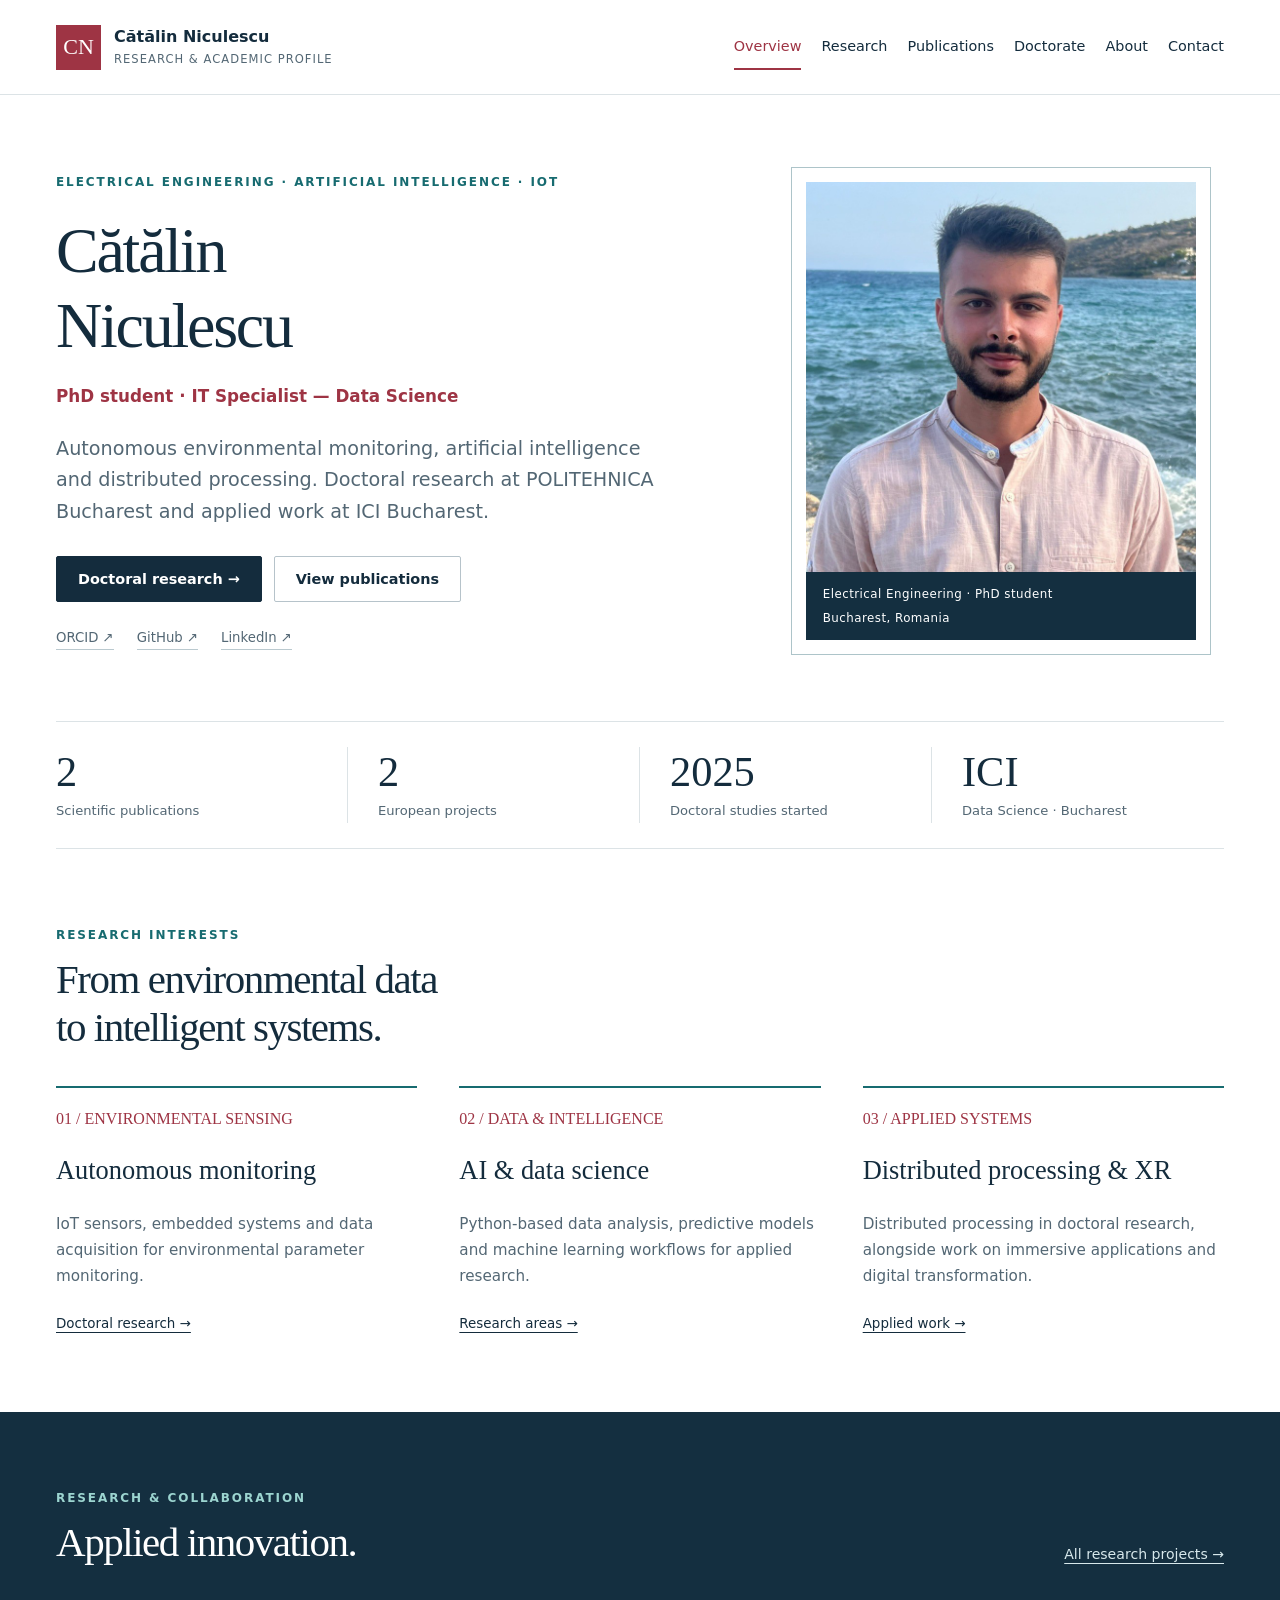
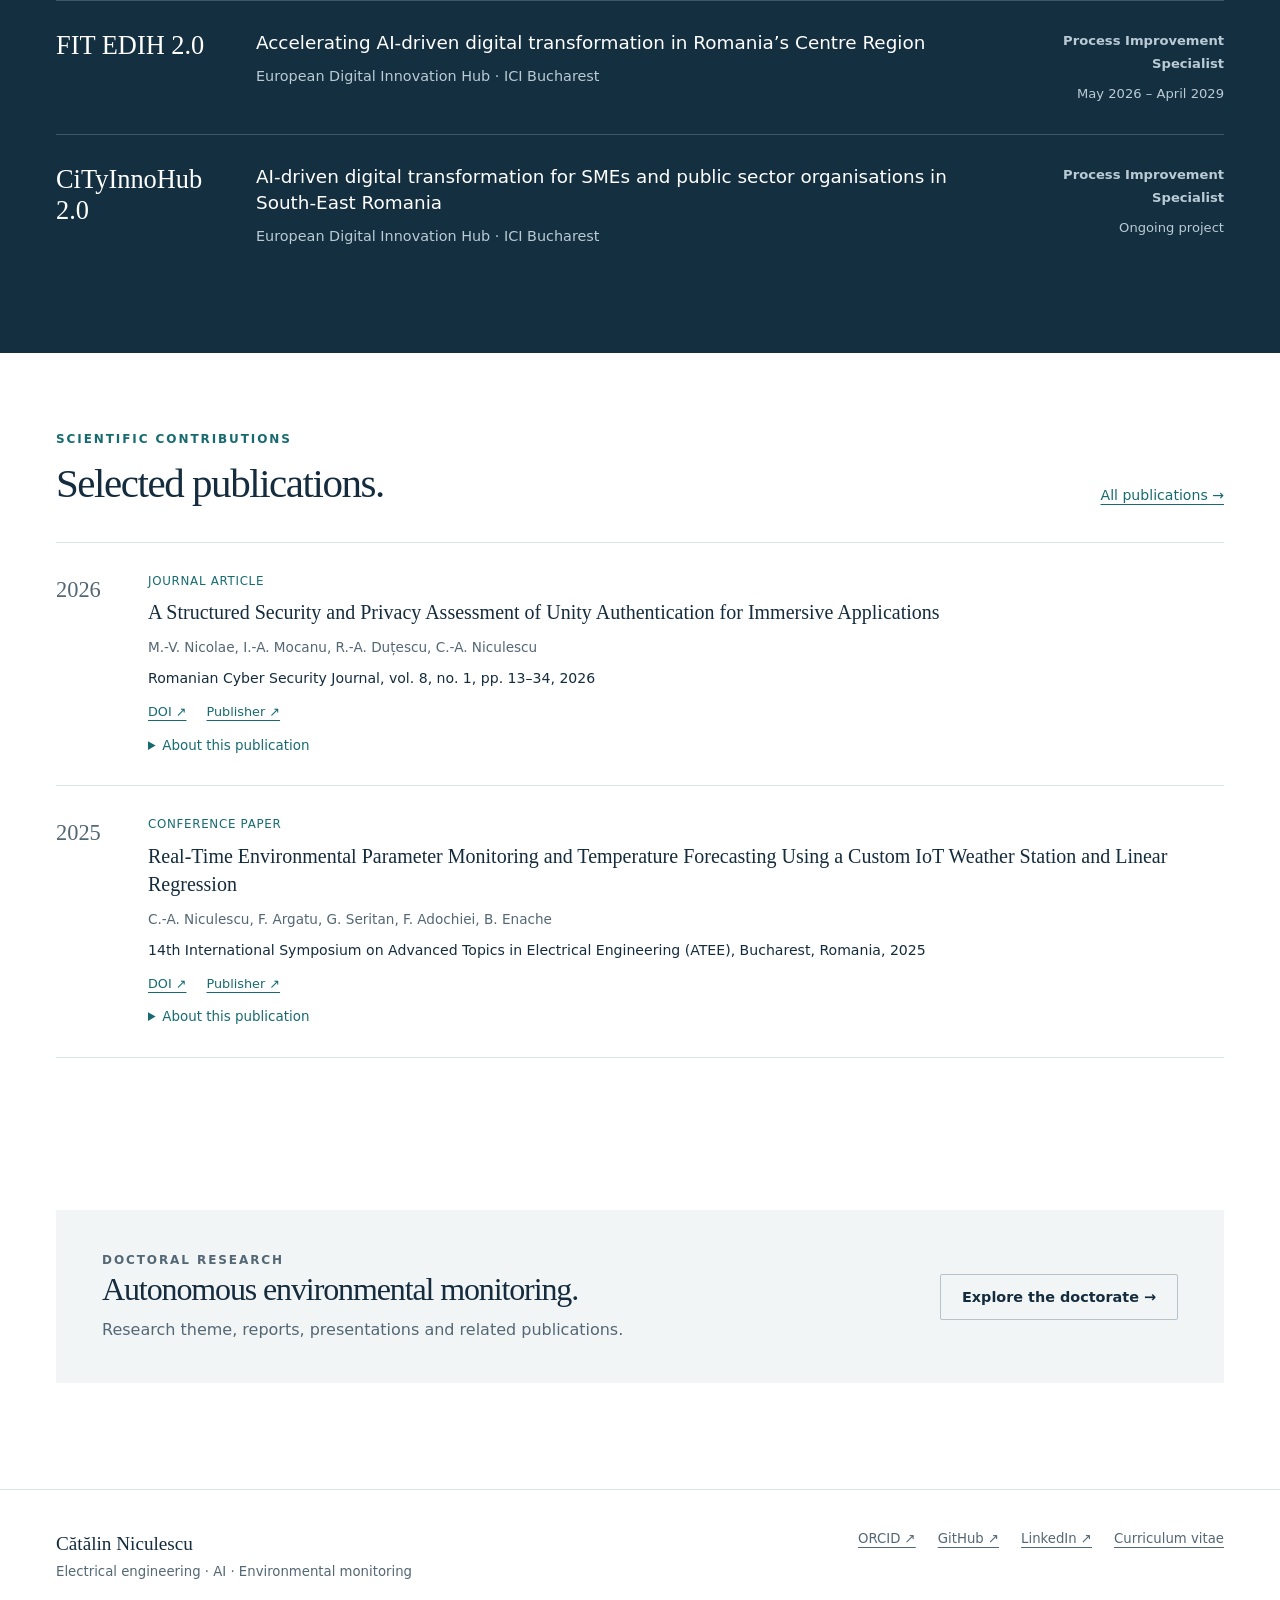
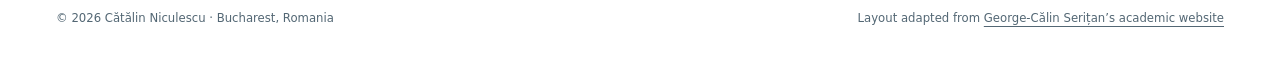
==== docs/index.html @ 5c2055f7 "Add academic website" ====
<!doctype html>
<html lang="en-GB"><head><meta charset="utf-8"><meta name="viewport" content="width=device-width, initial-scale=1"><meta name="description" content="Overview: Cătălin Niculescu, PhD student in Electrical Engineering and IT Specialist in Data Science at ICI Bucharest."><title>Overview | Cătălin Niculescu</title><link rel="icon" href="assets/favicon.svg" type="image/svg+xml"><link rel="stylesheet" href="styles.css"><script src="app.js" defer></script></head>
<body><a class="skip" href="#main">Skip to content</a>
<header class="header"><div class="wrap header-inner"><a class="brand" href="index.html"><span class="monogram">CN</span><span class="brand-name">Cătălin Niculescu<small>Research &amp; academic profile</small></span></a><button class="menu-toggle" aria-expanded="false" aria-controls="navigation" type="button">Menu</button><nav id="navigation" class="nav" aria-label="Main navigation"><a href="index.html" aria-current="page">Overview</a><a href="research.html">Research</a><a href="publications.html">Publications</a><a href="doctorate.html">Doctorate</a><a href="about.html">About</a><a href="contact.html">Contact</a></nav></div></header>
<main id="main"><div class="wrap"><section class="hero"><div><p class="eyebrow">Electrical engineering · Artificial intelligence · IoT</p><h1>Cătălin<br>Niculescu</h1><p class="position">PhD student · IT Specialist — Data Science</p><p class="lead">Autonomous environmental monitoring, artificial intelligence and distributed processing. Doctoral research at POLITEHNICA Bucharest and applied work at ICI Bucharest.</p><div class="buttons"><a class="button" href="doctorate.html">Doctoral research →</a><a class="button secondary" href="publications.html">View publications</a></div><div class="profile-links"><a href="https://orcid.org/0009-0007-1769-9398" rel="me">ORCID ↗</a><a href="https://github.com/Cata2509" rel="me">GitHub ↗</a><a href="https://www.linkedin.com/in/catalin-niculescu-092246294/" rel="me">LinkedIn ↗</a></div></div><div class="hero-portrait"><figure><img src="assets/portrait.jpg" width="800" height="800" fetchpriority="high" alt="Portrait of Cătălin Niculescu"><figcaption class="portrait-caption"><span>Electrical Engineering · PhD student</span><span>Bucharest, Romania</span></figcaption></figure></div></section><div class="metrics"><div class="metric"><strong>2</strong><span>Scientific publications</span></div><div class="metric"><strong>2</strong><span>European projects</span></div><div class="metric"><strong>2025</strong><span>Doctoral studies started</span></div><div class="metric"><strong>ICI</strong><span>Data Science · Bucharest</span></div></div></div>
<section class="section wrap"><div class="section-head"><div><p class="eyebrow">Research interests</p><h2>From environmental data<br>to intelligent systems.</h2></div></div><div class="themes"><article class="theme"><span class="num">01 / ENVIRONMENTAL SENSING</span><h3>Autonomous monitoring</h3><p>IoT sensors, embedded systems and data acquisition for environmental parameter monitoring.</p><a href="doctorate.html">Doctoral research →</a></article><article class="theme"><span class="num">02 / DATA &amp; INTELLIGENCE</span><h3>AI &amp; data science</h3><p>Python-based data analysis, predictive models and machine learning workflows for applied research.</p><a href="research.html">Research areas →</a></article><article class="theme"><span class="num">03 / APPLIED SYSTEMS</span><h3>Distributed processing &amp; XR</h3><p>Distributed processing in doctoral research, alongside work on immersive applications and digital transformation.</p><a href="research.html#applied-work">Applied work →</a></article></div></section>
<section class="section dark-section"><div class="wrap"><div class="section-head"><div><p class="eyebrow">Research &amp; collaboration</p><h2>Applied innovation.</h2></div><a class="text-link" href="research.html#projects">All research projects →</a></div><article class="project-feature"><a class="name" href="project-fit-20.html">FIT EDIH 2.0</a><div><h3>Accelerating AI-driven digital transformation in Romania’s Centre Region</h3><p>European Digital Innovation Hub · ICI Bucharest</p></div><div class="role"><strong>Process Improvement Specialist</strong><small>May 2026 – April 2029</small></div></article><article class="project-feature"><a class="name" href="project-cityinnohub-20.html">CiTyInnoHub 2.0</a><div><h3>AI-driven digital transformation for SMEs and public sector organisations in South-East Romania</h3><p>European Digital Innovation Hub · ICI Bucharest</p></div><div class="role"><strong>Process Improvement Specialist</strong><small>Ongoing project</small></div></article></div></section>
<section class="section wrap"><div class="section-head"><div><p class="eyebrow">Scientific contributions</p><h2>Selected publications.</h2></div><a class="text-link" href="publications.html">All publications →</a></div><div class="pub-list"><article class="pub-row" data-search="A Structured Security and Privacy Assessment of Unity Authentication for Immersive Applications M.-V. Nicolae, I.-A. Mocanu, R.-A. Duțescu, C.-A. Niculescu 2026 Journal article Romanian Cyber Security Journal, vol. 8, no. 1, pp. 13–34, 2026" data-year="2026" data-type="Journal article"><div class="pub-year">2026</div><div><div class="pub-meta">Journal article</div><h3><a href="https://doi.org/10.54851/v8i1y202602">A Structured Security and Privacy Assessment of Unity Authentication for Immersive Applications</a></h3><p class="pub-authors">M.-V. Nicolae, I.-A. Mocanu, R.-A. Duțescu, C.-A. Niculescu</p><p class="pub-venue">Romanian Cyber Security Journal, vol. 8, no. 1, pp. 13–34, 2026</p><div class="pub-actions"><a href="https://doi.org/10.54851/v8i1y202602">DOI ↗</a><a href="https://rocys.ici.ro/current-issue/a-structured-security-and-privacy-assessment-of-unity-authentication-for-immersive-applications/">Publisher ↗</a></div><details class="pub-detail"><summary>About this publication</summary><div class="pub-detail-body"><p>A structured assessment of security and privacy in Unity Authentication for immersive applications, combining documentation analysis, prototype implementation and network traffic observation.</p><p>DOI: <a href="https://doi.org/10.54851/v8i1y202602">10.54851/v8i1y202602</a></p></div></details></div></article><article class="pub-row" data-search="Real-Time Environmental Parameter Monitoring and Temperature Forecasting Using a Custom IoT Weather Station and Linear Regression C.-A. Niculescu, F. Argatu, G. Seritan, F. Adochiei, B. Enache 2025 Conference paper 14th International Symposium on Advanced Topics in Electrical Engineering (ATEE), Bucharest, Romania, 2025" data-year="2025" data-type="Conference paper"><div class="pub-year">2025</div><div><div class="pub-meta">Conference paper</div><h3><a href="https://doi.org/10.1109/ATEE66006.2025.11299969">Real-Time Environmental Parameter Monitoring and Temperature Forecasting Using a Custom IoT Weather Station and Linear Regression</a></h3><p class="pub-authors">C.-A. Niculescu, F. Argatu, G. Seritan, F. Adochiei, B. Enache</p><p class="pub-venue">14th International Symposium on Advanced Topics in Electrical Engineering (ATEE), Bucharest, Romania, 2025</p><div class="pub-actions"><a href="https://doi.org/10.1109/ATEE66006.2025.11299969">DOI ↗</a><a href="https://ieeexplore.ieee.org/document/11299969">Publisher ↗</a></div><details class="pub-detail"><summary>About this publication</summary><div class="pub-detail-body"><p>An IoT weather station for environmental sensing and temperature forecasting, with a Flask web platform, an SQLite database and a linear regression model.</p><p>DOI: <a href="https://doi.org/10.1109/ATEE66006.2025.11299969">10.1109/ATEE66006.2025.11299969</a></p></div></details></div></article></div></section>
<section class="wrap section"><div class="callout"><div><p class="eyebrow">Doctoral research</p><h2>Autonomous environmental monitoring.</h2><p>Research theme, reports, presentations and related publications.</p></div><a class="button secondary" href="doctorate.html">Explore the doctorate →</a></div></section></main>
<footer class="footer"><div class="wrap"><div class="footer-top"><div><strong>Cătălin Niculescu</strong><br>Electrical engineering · AI · Environmental monitoring</div><nav aria-label="Academic profiles"><a href="https://orcid.org/0009-0007-1769-9398" rel="me">ORCID ↗</a><a href="https://github.com/Cata2509" rel="me">GitHub ↗</a><a href="https://www.linkedin.com/in/catalin-niculescu-092246294/" rel="me">LinkedIn ↗</a><a href="cv.html">Curriculum vitae</a></nav></div><div class="footer-bottom"><span>© 2026 Cătălin Niculescu · Bucharest, Romania</span><span>Layout adapted from <a href="https://serigc.github.io/academic-website/index.html">George-Călin Serițan’s academic website</a></span></div></div></footer></body></html>
---- docs/styles.css ----
:root{--ink:#142c3d;--muted:#536774;--paper:#fff;--subtle:#f2f5f6;--line:#dce3e6;--accent:#9e3444;--teal:#176b70;--dark:#142f40;--serif:Georgia,'Times New Roman',serif;--sans:Inter,system-ui,-apple-system,BlinkMacSystemFont,'Segoe UI',sans-serif}*{box-sizing:border-box}html{scroll-behavior:smooth;scroll-padding-top:100px}body{margin:0;font:16px/1.7 var(--sans);color:var(--ink);background:var(--paper)}a{color:inherit;text-underline-offset:4px}a:hover{color:var(--accent)}img{max-width:100%;display:block}button,input,select{font:inherit}button,a,input,select,summary{touch-action:manipulation}button{cursor:pointer}button:focus-visible,a:focus-visible,input:focus-visible,select:focus-visible,summary:focus-visible{outline:3px solid #ce8f33;outline-offset:5px}h1,h2,h3,h4,p{margin-top:0}h1,h2,h3{line-height:1.17}h1,h2{font-family:var(--serif);font-weight:400;letter-spacing:-.035em}h1{font-size:clamp(2.6rem,5vw,4.7rem)}h2{font-size:clamp(2rem,3.2vw,3.1rem)}h3{font-size:1.25rem;line-height:1.4}p{margin-bottom:1.2rem}small{font-size:.82rem}.wrap{width:min(1216px,calc(100% - 112px));margin-inline:auto}.skip{position:fixed;left:10px;top:-100px;background:white;z-index:100;padding:10px}.skip:focus{top:10px}.review-strip{background:var(--dark);color:#dce8ed;font-size:.78rem;letter-spacing:.04em;display:flex;justify-content:center;gap:16px;padding:6px 20px}.review-strip a{color:#fff}.header{background:rgba(255,255,255,.98);border-bottom:1px solid var(--line);position:sticky;top:0;z-index:10}.header-inner{display:flex;align-items:center;justify-content:space-between;min-height:94px;gap:22px}.brand{display:flex;align-items:center;gap:13px;text-decoration:none;font-weight:600;line-height:1.3}.monogram{display:grid;place-items:center;width:45px;height:45px;background:var(--accent);color:#fff;font:22px var(--serif)}.brand small{display:block;font-weight:400;font-size:.72rem;letter-spacing:.09em;color:var(--muted);margin-top:4px;text-transform:uppercase}.nav{display:flex;align-items:center;gap:28px}.nav a{font-size:.9rem;text-decoration:none;padding:10px 0;border-bottom:2px solid transparent}.nav a[aria-current=page]{color:var(--accent);border-color:var(--accent)}.menu-toggle{display:none;border:1px solid var(--line);background:white;padding:6px 13px;border-radius:3px;color:var(--ink)}.eyebrow{font-size:.75rem;letter-spacing:.16em;text-transform:uppercase;font-weight:650;color:var(--teal);margin-bottom:22px}.hero{display:grid;grid-template-columns:1fr .67fr;gap:88px;align-items:center;padding:72px 0 66px}.hero h1{margin:0 0 18px}.hero .position{font-size:1.05rem;font-weight:600;color:var(--accent);margin-bottom:22px}.hero .lead{font-size:1.2rem;max-width:620px;line-height:1.65;color:var(--muted)}.hero-portrait{padding:14px;border:1px solid #adc4c9;background:var(--paper)}.hero-portrait figure{position:relative;margin:0;background:var(--subtle)}.hero-portrait img{width:100%;height:auto;object-fit:contain;object-position:center}.portrait-caption{display:flex;flex-wrap:wrap;gap:4px 12px;justify-content:space-between;padding:12px 17px;background:var(--dark);color:#fff;font-size:.74rem;letter-spacing:.04em}.buttons{display:flex;gap:12px;flex-wrap:wrap;margin-top:28px}.button{display:inline-flex;align-items:center;justify-content:center;gap:9px;min-height:46px;padding:10px 21px;border:1px solid var(--ink);text-decoration:none;font-size:.9rem;font-weight:550;background:var(--ink);color:#fff;border-radius:2px;line-height:1.4}.button:hover{background:var(--accent);border-color:var(--accent);color:#fff}.button.secondary{background:transparent;color:var(--ink);border-color:#b6c3ca}.button.secondary:hover{border-color:var(--accent);color:var(--accent)}.profile-links{display:flex;flex-wrap:wrap;gap:23px;margin-top:25px;font-size:.83rem}.profile-links a{color:var(--muted);text-decoration:none;border-bottom:1px solid #bac9cf}.metrics{border-top:1px solid var(--line);border-bottom:1px solid var(--line);display:grid;grid-template-columns:repeat(4,1fr);padding:25px 0}.metric{padding:0 30px;border-right:1px solid var(--line)}.metric:first-child{padding-left:0}.metric:last-child{border:0}.metric strong{font:2.65rem var(--serif);display:block}.metric span{font-size:.82rem;color:var(--muted)}.metric-note{font-size:.72rem;color:var(--muted);padding-top:12px}.section{padding:76px 0}.section-head{display:flex;align-items:end;justify-content:space-between;gap:32px;margin-bottom:34px}.section-head h2{margin-bottom:0}.section-head .eyebrow{margin-bottom:10px}.text-link{color:var(--teal);font-size:.88rem;white-space:nowrap}.themes{display:grid;grid-template-columns:repeat(3,1fr);gap:42px}.theme{border-top:2px solid var(--teal);padding-top:22px}.theme .num{font:1rem var(--serif);color:var(--accent);margin-bottom:26px;display:block}.theme h3{font:1.65rem/1.22 var(--serif)}.theme p{color:var(--muted);font-size:.95rem}.theme a{font-size:.84rem}.dark-section{background:var(--dark);color:white}.dark-section .eyebrow{color:#9cd5d0}.dark-section .text-link{color:#d7e8eb}.project-feature{display:grid;grid-template-columns:160px 1fr 220px;gap:40px;border-top:1px solid #3e5665;padding:29px 0;align-items:start}.project-feature .name{font:1.65rem var(--serif);color:white;text-decoration:none}.project-feature h3{font-weight:500;font-size:1.15rem;margin-bottom:8px}.project-feature p{color:#b9cbd5;font-size:.9rem;margin:0}.project-feature .role{text-align:right;font-size:.82rem;color:#b9cbd5}.role strong{display:block;color:inherit;font-weight:600}.role small{display:block;margin-top:8px}.pub-list{border-top:1px solid var(--line)}.pub-row{display:grid;grid-template-columns:67px 1fr;gap:25px;padding:28px 0;border-bottom:1px solid var(--line)}.pub-year{font-family:var(--serif);font-size:1.4rem;color:var(--muted)}.pub-row h3{font:1.25rem/1.4 var(--serif);margin:7px 0 10px;letter-spacing:0}.pub-row h3 a{text-decoration:none}.pub-meta{font-size:.74rem;color:var(--teal);text-transform:uppercase;letter-spacing:.06em}.pub-authors{font-size:.85rem;color:var(--muted);margin-bottom:8px}.pub-venue{font-size:.88rem;margin-bottom:10px}.pub-actions{display:flex;flex-wrap:wrap;gap:20px;font-size:.8rem}.pub-actions a{color:var(--teal)}.pub-detail{margin-top:12px}.pub-detail summary{font-size:.84rem;color:var(--teal);cursor:pointer;width:fit-content}.pub-detail-body{margin-top:15px;background:var(--subtle);padding:20px;font-size:.9rem}.pub-detail-body p:last-child{margin-bottom:0}.pub-detail-body dl{margin:0 0 12px}.pub-detail-body dt{font-weight:600;float:left;margin-right:7px}.pub-detail-body dd{margin-left:0;overflow-wrap:anywhere}.callout{background:var(--subtle);padding:40px 46px;display:flex;align-items:center;justify-content:space-between;gap:40px}.callout h2{font-size:2rem;margin-bottom:8px}.callout p{margin:0;color:var(--muted)}.footer{border-top:1px solid var(--line);margin-top:30px;padding:38px 0 28px;font-size:.83rem;color:var(--muted)}.footer-top{display:flex;justify-content:space-between;gap:35px}.footer strong{font-family:var(--serif);font-size:1.2rem;color:var(--ink);font-weight:400}.footer nav{display:flex;flex-wrap:wrap;gap:22px}.footer-bottom{font-size:.73rem;margin-top:26px;display:flex;justify-content:space-between;gap:20px}.page-intro{padding:62px 0 44px;border-bottom:1px solid var(--line)}.page-intro h1{font-size:clamp(2.6rem,4vw,3.8rem);margin-bottom:22px}.page-intro .lead{font-size:1.12rem;color:var(--muted);max-width:800px;margin-bottom:0}.page-intro .eyebrow{margin-bottom:18px}.filters{display:flex;gap:16px;align-items:end;padding:27px 0;flex-wrap:wrap}.filters label{display:flex;flex-direction:column;gap:7px;font-size:.78rem;font-weight:600}.filters .search-field{flex:1;min-width:220px}.filters input,.filters select{padding:11px 13px;min-height:47px;border:1px solid #b8c8ce;border-radius:2px;background:#fff;color:var(--ink);font-size:.9rem}.filter-count{font-size:.82rem;color:var(--muted);display:flex;justify-content:space-between;gap:20px;padding-bottom:18px}.empty{padding:44px;background:var(--subtle);text-align:center}.project-grid{display:grid;grid-template-columns:1fr 1fr;gap:28px}.project-card{border:1px solid var(--line);padding:32px;position:relative;display:flex;flex-direction:column}.project-card.director{border-top:3px solid var(--accent)}.project-card .eyebrow{margin-bottom:15px}.project-card h2{font-size:2rem;margin-bottom:12px}.project-card h2 a{text-decoration:none}.project-card h3{font-size:1rem;font-weight:500;color:var(--muted);margin-bottom:19px}.project-card p{font-size:.92rem}.project-card .project-meta{font-size:.8rem;color:var(--muted);border-top:1px solid var(--line);padding-top:16px;margin-top:auto;display:flex;justify-content:space-between;gap:15px}.project-card .text-link{display:inline-block;margin-top:18px}.project-detail{display:grid;grid-template-columns:1fr 310px;gap:65px;align-items:start}.prose{max-width:810px}.prose h2{font-size:2rem;margin:38px 0 18px}.prose h2:first-child{margin-top:0}.prose p,.prose li{color:var(--muted)}.prose li{margin-bottom:12px}.prose ul{padding-left:22px}.fact-panel{background:var(--subtle);padding:28px;font-size:.88rem;border-top:3px solid var(--teal)}.fact-panel dt{font-size:.72rem;letter-spacing:.09em;text-transform:uppercase;font-weight:650;color:var(--teal);margin-bottom:4px}.fact-panel dd{margin:0 0 22px;overflow-wrap:anywhere}.fact-panel dd:last-child{margin-bottom:0}.breadcrumb{font-size:.83rem;color:var(--muted);padding-top:30px}.timeline-row{display:grid;grid-template-columns:220px 1fr;gap:35px;border-top:1px solid var(--line);padding:28px 0}.timeline-row .date{font-size:.88rem;color:var(--teal)}.timeline-row h3{font-size:1.2rem;margin-bottom:7px}.timeline-row .org{color:var(--accent);font-size:.92rem;margin-bottom:10px}.timeline-row p{color:var(--muted);font-size:.94rem;margin-bottom:0}.two-col{display:grid;grid-template-columns:1fr 1fr;gap:64px}.two-col h2{font-size:2.3rem}.affiliations{display:grid;grid-template-columns:1.5fr 1fr 1fr;gap:36px;margin-top:24px}.affiliations>div{min-width:0}.society-label{font-size:.85rem;font-weight:600;margin:18px 0 7px}.society-list{padding-left:20px;margin:0;font-size:.85rem;color:var(--muted)}.society-list li{margin-bottom:7px}.affiliations strong{display:block;font:1.6rem var(--serif)}.affiliations span{font-size:.86rem;color:var(--muted)}.course-list{display:grid;grid-template-columns:1fr 1fr;gap:26px}.course{background:var(--subtle);padding:30px;border-top:2px solid var(--teal)}.course h3{font:1.5rem var(--serif);margin-bottom:14px}.course p{font-size:.94rem;color:var(--muted);margin:0}.course small{display:block;color:var(--accent);margin-bottom:17px}.bar-chart{display:flex;gap:8px;align-items:end;height:145px;margin:34px 0 20px;padding-bottom:25px;border-bottom:1px solid var(--line)}.bar-wrap{height:100%;flex:1;display:flex;align-items:center;justify-content:end;flex-direction:column;position:relative}.bar{width:100%;max-width:60px;background:var(--teal);min-height:4px}.bar-count{font-size:.72rem;line-height:1.4;margin-bottom:5px;color:var(--muted)}.bar-label{font-size:.72rem;position:absolute;bottom:-23px}.tag{font-size:.72rem;background:#e8f0f1;color:#17565e;padding:3px 8px;display:inline-block;margin:3px 5px 3px 0}.contact-grid{display:grid;grid-template-columns:1fr 1fr;gap:60px}.contact-card{padding:30px 0;border-bottom:1px solid var(--line)}.contact-card h2{font:1.7rem var(--serif);margin-bottom:12px}.contact-card p{color:var(--muted)}.contact-card a{overflow-wrap:anywhere}.figure-note{font-size:.8rem;color:var(--muted)}.research-flow{display:grid;grid-template-columns:repeat(3,1fr);gap:0;border:1px solid var(--line);margin-top:24px}.research-flow div{padding:30px;border-right:1px solid var(--line);background:var(--subtle)}.research-flow div:last-child{border:0}.research-flow strong{font:1.45rem var(--serif);display:block;margin:12px 0}.research-flow span{font-size:.84rem;color:var(--muted)}[hidden]{display:none!important}.cv-page .review-strip,.cv-page .header,.cv-page .footer{display:none}.cv-page .page-intro{padding-top:48px}.cv-page .wrap{max-width:1000px}.cv-contact{font-size:.92rem;color:var(--muted)}.cv-page h1{font-size:2.8rem}.cv-page .section{padding:30px 0}.cv-page h2{font-size:1.9rem}.cv-page .timeline-row{padding:16px 0;grid-template-columns:180px 1fr}.cv-page .timeline-row p{font-size:.87rem}.top-link{font-size:.8rem}
@media(min-width:1450px){.hero{gap:115px}}
@media(max-width:1050px){.wrap{width:calc(100% - 64px)}.nav{gap:17px}.brand .brand-name{display:none}.hero{gap:40px;grid-template-columns:1.15fr .85fr}.project-feature{grid-template-columns:130px 1fr 170px;gap:25px}.project-detail{gap:35px;grid-template-columns:1fr 280px}}
@media(max-width:740px){.wrap{width:calc(100% - 40px)}.review-strip{font-size:.7rem;gap:12px}.header-inner{min-height:74px}.brand .brand-name{display:block;font-size:.85rem}.brand small{font-size:.6rem}.monogram{width:37px;height:37px;font-size:19px}.menu-toggle{display:block}.nav{display:none;position:absolute;left:0;right:0;top:100%;padding:20px;background:white;border-bottom:1px solid var(--line);box-shadow:0 6px 12px #0001;flex-wrap:wrap;gap:10px 24px}.nav.open{display:flex}.nav a{font-size:1rem}.hero{padding:40px 0;grid-template-columns:1fr;gap:35px}.hero h1{font-size:3.1rem}.hero .lead{font-size:1.06rem}.hero-portrait{max-width:390px;width:100%;margin-inline:auto}.hero .eyebrow{font-size:.68rem}.metrics{grid-template-columns:1fr 1fr;row-gap:25px}.metric,.metric:first-child{padding:0 15px}.metric:nth-child(2){border-right:0}.metric strong{font-size:2.25rem}.metric span{font-size:.75rem}.metric-note{font-size:.7rem}.section{padding:48px 0}.section-head{align-items:start;gap:16px;flex-direction:column}.themes{grid-template-columns:1fr;gap:27px}.theme .num{margin-bottom:13px}.theme h3{font-size:1.5rem}.project-feature{grid-template-columns:1fr;gap:12px;padding:25px 0}.project-feature .role{text-align:left}.role small{margin-top:3px}.project-grid,.course-list,.two-col,.contact-grid{grid-template-columns:1fr;gap:24px}.project-card{padding:24px}.project-card h2{font-size:1.8rem}.project-detail{grid-template-columns:1fr;gap:32px}.fact-panel{order:-1}.project-detail .fact-panel dl{display:grid;grid-template-columns:1fr}.pub-row{grid-template-columns:45px 1fr;gap:13px;padding:23px 0}.pub-year{font-size:1.15rem}.pub-row h3{font-size:1.12rem}.pub-authors{font-size:.82rem;overflow-wrap:anywhere}.pub-detail-body{padding:16px}.pub-actions{gap:13px}.page-intro{padding:42px 0 30px}.page-intro h1{font-size:2.6rem}.page-intro .lead{font-size:1rem}.filters{gap:12px}.filters label{flex:1;min-width:125px}.filters .search-field{min-width:100%}.filters select{max-width:100%;width:100%}.timeline-row,.cv-page .timeline-row{grid-template-columns:1fr;gap:9px;padding:23px 0}.timeline-row .date{font-size:.8rem}.callout{padding:30px;flex-direction:column;align-items:start;gap:20px}.callout .buttons{margin:0}.footer-top,.footer-bottom{flex-direction:column;gap:20px}.footer nav{gap:15px}.footer-bottom{margin-top:22px}.research-flow{grid-template-columns:1fr}.research-flow div{border-right:0;border-bottom:1px solid var(--line);padding:22px}.bar-chart{gap:5px}.bar-label{font-size:.6rem;transform:rotate(-45deg);bottom:-25px}.affiliations{grid-template-columns:1fr;gap:25px}}
@media(prefers-reduced-motion:reduce){html{scroll-behavior:auto}*{animation:none!important;transition:none!important}}
@media print{body{font-size:10pt;background:white}.header,.review-strip,.footer,.filters,.buttons,.menu-toggle,.no-print{display:none!important}.wrap{width:100%;max-width:none}.section{padding:16px 0}.page-intro{padding:20px 0}.timeline-row{break-inside:avoid}.pub-row{break-inside:avoid}.project-card{break-inside:avoid}h1{font-size:30pt}h2{font-size:22pt}a{text-decoration:none}.dark-section{background:white;color:var(--ink)}.dark-section *{color:var(--ink)!important}.cv-page .timeline-row{padding:12px 0}.cv-page .wrap{max-width:none}details:not([open]) .pub-detail-body{display:none}}

.project-card .project-title{font:2rem/1.2 var(--serif);color:var(--ink);margin:0 0 16px}.project-title a{text-decoration:none}.project-group{margin:52px 0 28px}.project-card p{overflow-wrap:anywhere}.project-meta{flex-wrap:wrap}.project-card .text-link{white-space:normal}.citation{overflow-wrap:anywhere}.hero-portrait{max-width:440px}.project-detail h1{overflow-wrap:anywhere}@media(max-width:740px){.project-card .project-title{font-size:1.7rem}}

.citation{margin:10px 0;overflow-wrap:anywhere}.project-entry{padding:22px 0;border-bottom:1px solid var(--line);overflow-wrap:anywhere}.project-entry p{margin:0}.section>h2{margin-top:45px}.hero-portrait{max-width:420px}.nav{gap:20px}@media print{.header,.footer,button{display:none!important}.section{padding:20px 0}.wrap{width:100%}.timeline-row{break-inside:avoid}}

/* Student profile additions. */
.visually-hidden{position:absolute;width:1px;height:1px;padding:0;margin:-1px;overflow:hidden;clip:rect(0,0,0,0);white-space:nowrap;border:0}.working-title{border-left:3px solid var(--accent);padding:10px 15px;background:var(--subtle);font-size:.87rem}.document-note{border-top:1px solid var(--line);padding:24px 0;color:var(--muted)}.document-list{list-style:none;padding:0}.document-list li{display:flex;justify-content:space-between;gap:24px;padding:22px 0;border-top:1px solid var(--line)}.publication-section{padding-top:10px}.filter-count a{color:var(--teal)}.nav a,.brand-name{white-space:nowrap}.callout>.button{flex-shrink:0}.prose h2[lang=ro]{font-size:clamp(1.7rem,2.6vw,2.5rem);overflow-wrap:break-word}.project-detail>div{min-width:0}.hero-portrait img{aspect-ratio:1;object-fit:cover}.project-feature .role a{color:#d7e8eb}.cv-contact a{overflow-wrap:anywhere}@media(max-width:740px){.callout>.button{align-self:flex-start}.nav a{padding:9px 0}.document-list li{display:block}.document-list span{display:block}}
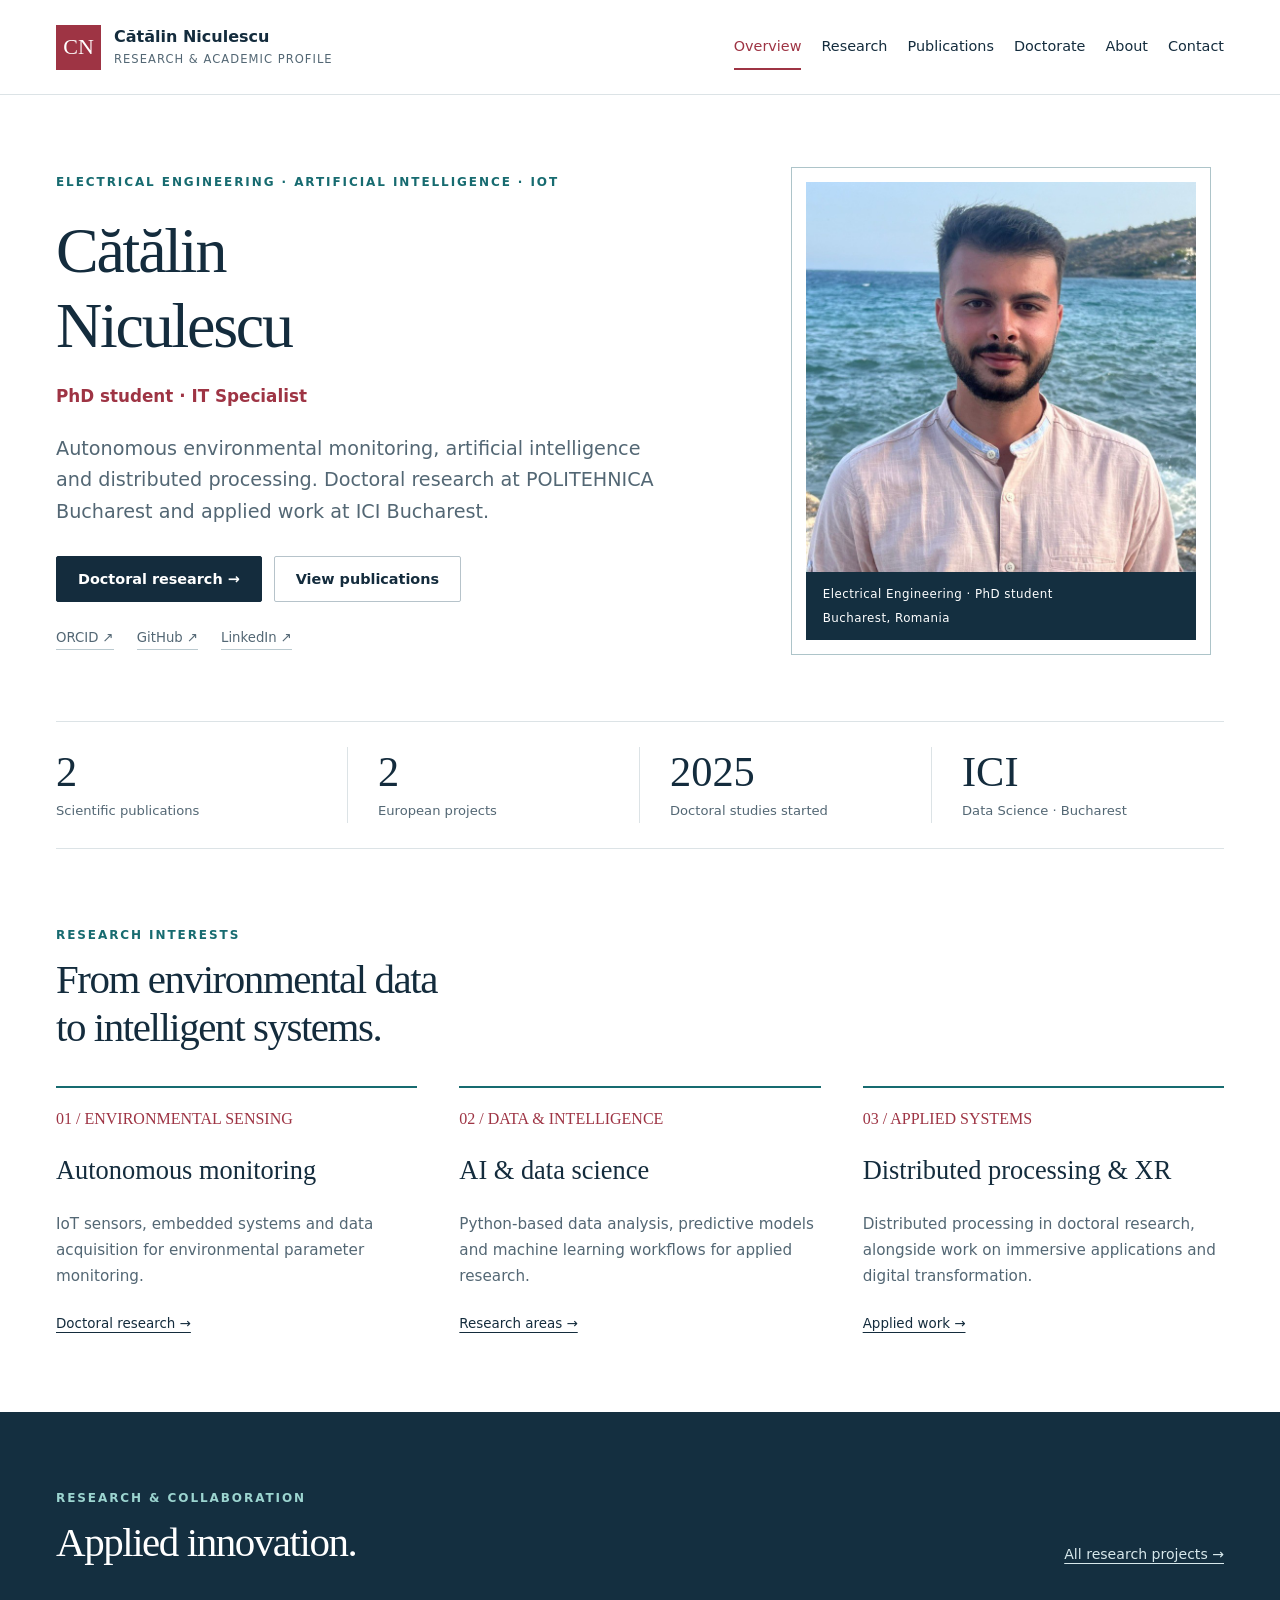
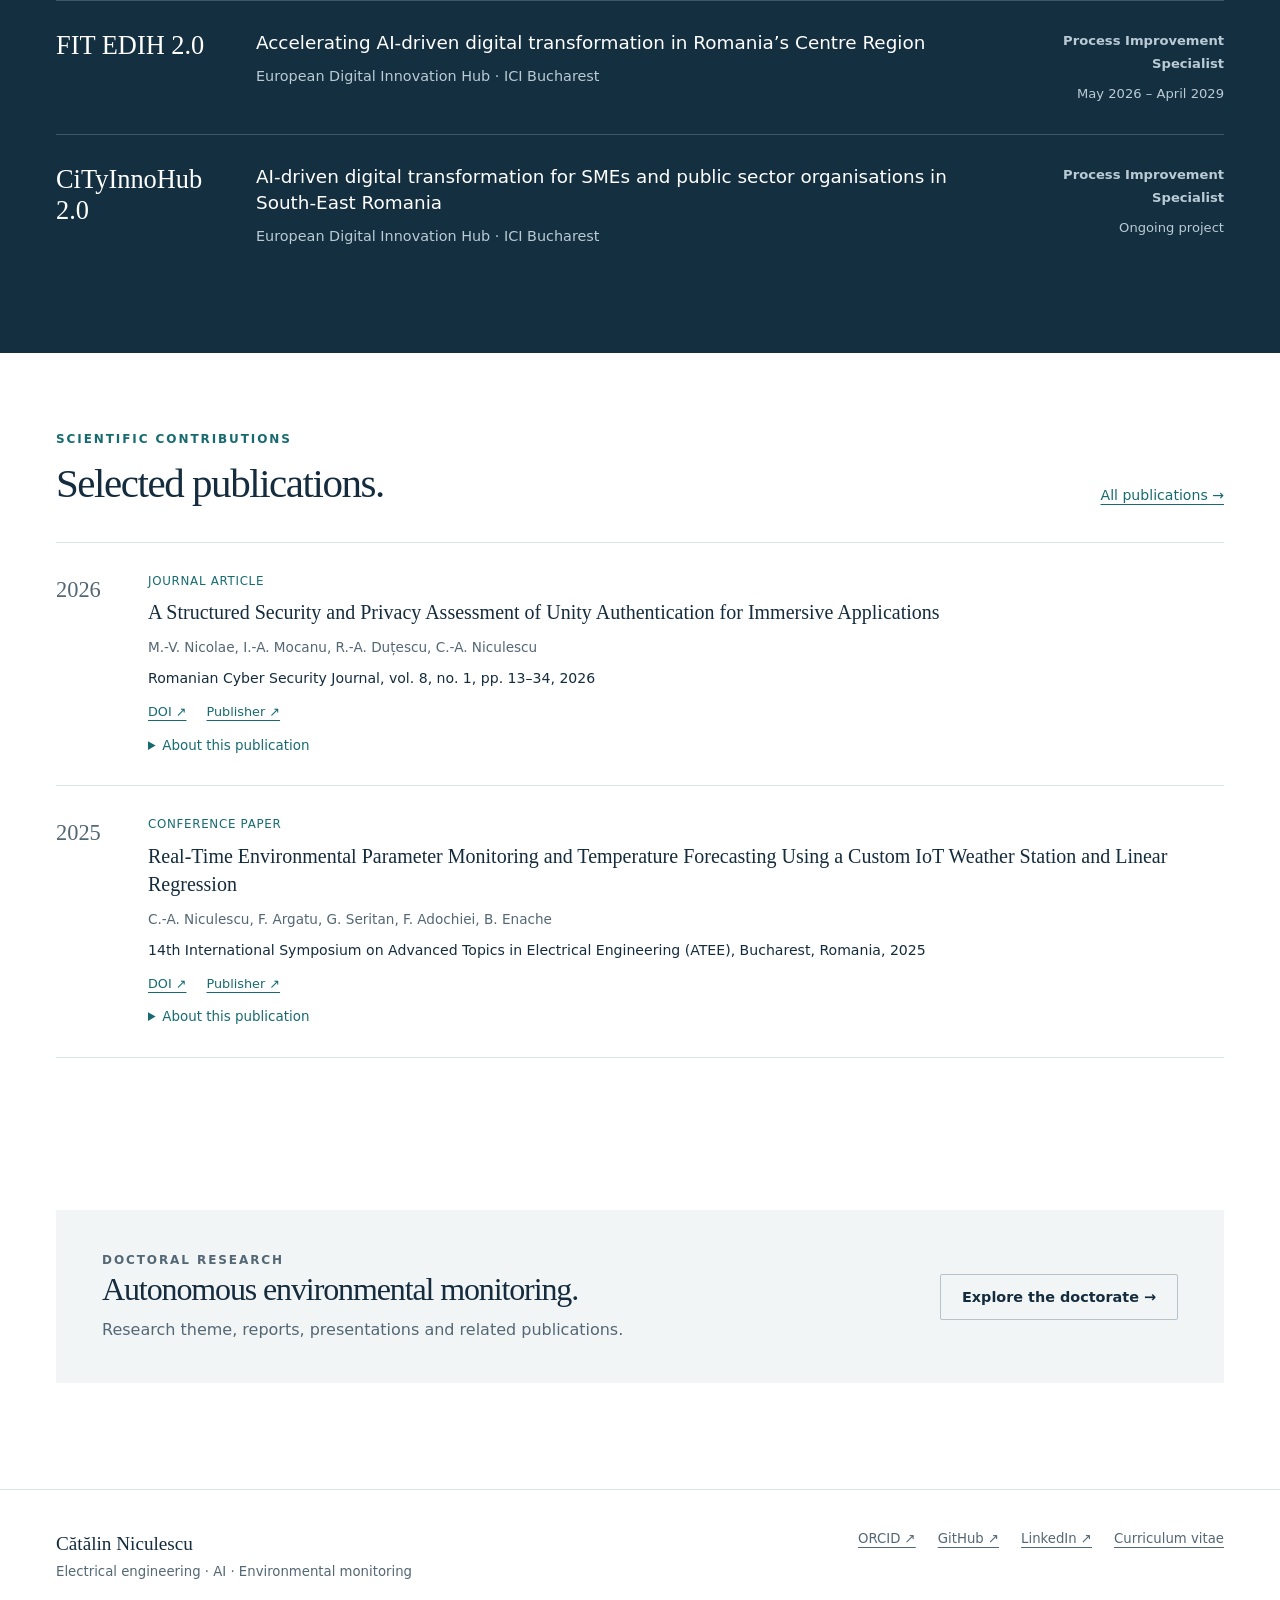
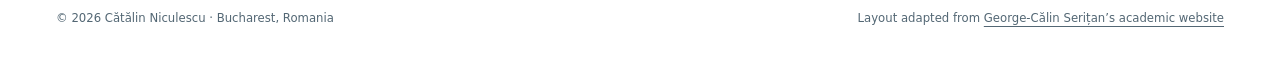
==== commit e0e6a6a6: "Update index.html" ====
--- a/docs/index.html
+++ b/docs/index.html
@@ -2,9 +2,9 @@
 <html lang="en-GB"><head><meta charset="utf-8"><meta name="viewport" content="width=device-width, initial-scale=1"><meta name="description" content="Overview: Cătălin Niculescu, PhD student in Electrical Engineering and IT Specialist in Data Science at ICI Bucharest."><title>Overview | Cătălin Niculescu</title><link rel="icon" href="assets/favicon.svg" type="image/svg+xml"><link rel="stylesheet" href="styles.css"><script src="app.js" defer></script></head>
 <body><a class="skip" href="#main">Skip to content</a>
 <header class="header"><div class="wrap header-inner"><a class="brand" href="index.html"><span class="monogram">CN</span><span class="brand-name">Cătălin Niculescu<small>Research &amp; academic profile</small></span></a><button class="menu-toggle" aria-expanded="false" aria-controls="navigation" type="button">Menu</button><nav id="navigation" class="nav" aria-label="Main navigation"><a href="index.html" aria-current="page">Overview</a><a href="research.html">Research</a><a href="publications.html">Publications</a><a href="doctorate.html">Doctorate</a><a href="about.html">About</a><a href="contact.html">Contact</a></nav></div></header>
-<main id="main"><div class="wrap"><section class="hero"><div><p class="eyebrow">Electrical engineering · Artificial intelligence · IoT</p><h1>Cătălin<br>Niculescu</h1><p class="position">PhD student · IT Specialist — Data Science</p><p class="lead">Autonomous environmental monitoring, artificial intelligence and distributed processing. Doctoral research at POLITEHNICA Bucharest and applied work at ICI Bucharest.</p><div class="buttons"><a class="button" href="doctorate.html">Doctoral research →</a><a class="button secondary" href="publications.html">View publications</a></div><div class="profile-links"><a href="https://orcid.org/0009-0007-1769-9398" rel="me">ORCID ↗</a><a href="https://github.com/Cata2509" rel="me">GitHub ↗</a><a href="https://www.linkedin.com/in/catalin-niculescu-092246294/" rel="me">LinkedIn ↗</a></div></div><div class="hero-portrait"><figure><img src="assets/portrait.jpg" width="800" height="800" fetchpriority="high" alt="Portrait of Cătălin Niculescu"><figcaption class="portrait-caption"><span>Electrical Engineering · PhD student</span><span>Bucharest, Romania</span></figcaption></figure></div></section><div class="metrics"><div class="metric"><strong>2</strong><span>Scientific publications</span></div><div class="metric"><strong>2</strong><span>European projects</span></div><div class="metric"><strong>2025</strong><span>Doctoral studies started</span></div><div class="metric"><strong>ICI</strong><span>Data Science · Bucharest</span></div></div></div>
+<main id="main"><div class="wrap"><section class="hero"><div><p class="eyebrow">Electrical engineering · Artificial intelligence · IoT</p><h1>Cătălin<br>Niculescu</h1><p class="position">PhD student · IT Specialist</p><p class="lead">Autonomous environmental monitoring, artificial intelligence and distributed processing. Doctoral research at POLITEHNICA Bucharest and applied work at ICI Bucharest.</p><div class="buttons"><a class="button" href="doctorate.html">Doctoral research →</a><a class="button secondary" href="publications.html">View publications</a></div><div class="profile-links"><a href="https://orcid.org/0009-0007-1769-9398" rel="me">ORCID ↗</a><a href="https://github.com/Cata2509" rel="me">GitHub ↗</a><a href="https://www.linkedin.com/in/catalin-niculescu-092246294/" rel="me">LinkedIn ↗</a></div></div><div class="hero-portrait"><figure><img src="assets/portrait.jpg" width="800" height="800" fetchpriority="high" alt="Portrait of Cătălin Niculescu"><figcaption class="portrait-caption"><span>Electrical Engineering · PhD student</span><span>Bucharest, Romania</span></figcaption></figure></div></section><div class="metrics"><div class="metric"><strong>2</strong><span>Scientific publications</span></div><div class="metric"><strong>2</strong><span>European projects</span></div><div class="metric"><strong>2025</strong><span>Doctoral studies started</span></div><div class="metric"><strong>ICI</strong><span>Data Science · Bucharest</span></div></div></div>
 <section class="section wrap"><div class="section-head"><div><p class="eyebrow">Research interests</p><h2>From environmental data<br>to intelligent systems.</h2></div></div><div class="themes"><article class="theme"><span class="num">01 / ENVIRONMENTAL SENSING</span><h3>Autonomous monitoring</h3><p>IoT sensors, embedded systems and data acquisition for environmental parameter monitoring.</p><a href="doctorate.html">Doctoral research →</a></article><article class="theme"><span class="num">02 / DATA &amp; INTELLIGENCE</span><h3>AI &amp; data science</h3><p>Python-based data analysis, predictive models and machine learning workflows for applied research.</p><a href="research.html">Research areas →</a></article><article class="theme"><span class="num">03 / APPLIED SYSTEMS</span><h3>Distributed processing &amp; XR</h3><p>Distributed processing in doctoral research, alongside work on immersive applications and digital transformation.</p><a href="research.html#applied-work">Applied work →</a></article></div></section>
 <section class="section dark-section"><div class="wrap"><div class="section-head"><div><p class="eyebrow">Research &amp; collaboration</p><h2>Applied innovation.</h2></div><a class="text-link" href="research.html#projects">All research projects →</a></div><article class="project-feature"><a class="name" href="project-fit-20.html">FIT EDIH 2.0</a><div><h3>Accelerating AI-driven digital transformation in Romania’s Centre Region</h3><p>European Digital Innovation Hub · ICI Bucharest</p></div><div class="role"><strong>Process Improvement Specialist</strong><small>May 2026 – April 2029</small></div></article><article class="project-feature"><a class="name" href="project-cityinnohub-20.html">CiTyInnoHub 2.0</a><div><h3>AI-driven digital transformation for SMEs and public sector organisations in South-East Romania</h3><p>European Digital Innovation Hub · ICI Bucharest</p></div><div class="role"><strong>Process Improvement Specialist</strong><small>Ongoing project</small></div></article></div></section>
 <section class="section wrap"><div class="section-head"><div><p class="eyebrow">Scientific contributions</p><h2>Selected publications.</h2></div><a class="text-link" href="publications.html">All publications →</a></div><div class="pub-list"><article class="pub-row" data-search="A Structured Security and Privacy Assessment of Unity Authentication for Immersive Applications M.-V. Nicolae, I.-A. Mocanu, R.-A. Duțescu, C.-A. Niculescu 2026 Journal article Romanian Cyber Security Journal, vol. 8, no. 1, pp. 13–34, 2026" data-year="2026" data-type="Journal article"><div class="pub-year">2026</div><div><div class="pub-meta">Journal article</div><h3><a href="https://doi.org/10.54851/v8i1y202602">A Structured Security and Privacy Assessment of Unity Authentication for Immersive Applications</a></h3><p class="pub-authors">M.-V. Nicolae, I.-A. Mocanu, R.-A. Duțescu, C.-A. Niculescu</p><p class="pub-venue">Romanian Cyber Security Journal, vol. 8, no. 1, pp. 13–34, 2026</p><div class="pub-actions"><a href="https://doi.org/10.54851/v8i1y202602">DOI ↗</a><a href="https://rocys.ici.ro/current-issue/a-structured-security-and-privacy-assessment-of-unity-authentication-for-immersive-applications/">Publisher ↗</a></div><details class="pub-detail"><summary>About this publication</summary><div class="pub-detail-body"><p>A structured assessment of security and privacy in Unity Authentication for immersive applications, combining documentation analysis, prototype implementation and network traffic observation.</p><p>DOI: <a href="https://doi.org/10.54851/v8i1y202602">10.54851/v8i1y202602</a></p></div></details></div></article><article class="pub-row" data-search="Real-Time Environmental Parameter Monitoring and Temperature Forecasting Using a Custom IoT Weather Station and Linear Regression C.-A. Niculescu, F. Argatu, G. Seritan, F. Adochiei, B. Enache 2025 Conference paper 14th International Symposium on Advanced Topics in Electrical Engineering (ATEE), Bucharest, Romania, 2025" data-year="2025" data-type="Conference paper"><div class="pub-year">2025</div><div><div class="pub-meta">Conference paper</div><h3><a href="https://doi.org/10.1109/ATEE66006.2025.11299969">Real-Time Environmental Parameter Monitoring and Temperature Forecasting Using a Custom IoT Weather Station and Linear Regression</a></h3><p class="pub-authors">C.-A. Niculescu, F. Argatu, G. Seritan, F. Adochiei, B. Enache</p><p class="pub-venue">14th International Symposium on Advanced Topics in Electrical Engineering (ATEE), Bucharest, Romania, 2025</p><div class="pub-actions"><a href="https://doi.org/10.1109/ATEE66006.2025.11299969">DOI ↗</a><a href="https://ieeexplore.ieee.org/document/11299969">Publisher ↗</a></div><details class="pub-detail"><summary>About this publication</summary><div class="pub-detail-body"><p>An IoT weather station for environmental sensing and temperature forecasting, with a Flask web platform, an SQLite database and a linear regression model.</p><p>DOI: <a href="https://doi.org/10.1109/ATEE66006.2025.11299969">10.1109/ATEE66006.2025.11299969</a></p></div></details></div></article></div></section>
 <section class="wrap section"><div class="callout"><div><p class="eyebrow">Doctoral research</p><h2>Autonomous environmental monitoring.</h2><p>Research theme, reports, presentations and related publications.</p></div><a class="button secondary" href="doctorate.html">Explore the doctorate →</a></div></section></main>
-<footer class="footer"><div class="wrap"><div class="footer-top"><div><strong>Cătălin Niculescu</strong><br>Electrical engineering · AI · Environmental monitoring</div><nav aria-label="Academic profiles"><a href="https://orcid.org/0009-0007-1769-9398" rel="me">ORCID ↗</a><a href="https://github.com/Cata2509" rel="me">GitHub ↗</a><a href="https://www.linkedin.com/in/catalin-niculescu-092246294/" rel="me">LinkedIn ↗</a><a href="cv.html">Curriculum vitae</a></nav></div><div class="footer-bottom"><span>© 2026 Cătălin Niculescu · Bucharest, Romania</span><span>Layout adapted from <a href="https://serigc.github.io/academic-website/index.html">George-Călin Serițan’s academic website</a></span></div></div></footer></body></html>+<footer class="footer"><div class="wrap"><div class="footer-top"><div><strong>Cătălin Niculescu</strong><br>Electrical engineering · AI · Environmental monitoring</div><nav aria-label="Academic profiles"><a href="https://orcid.org/0009-0007-1769-9398" rel="me">ORCID ↗</a><a href="https://github.com/Cata2509" rel="me">GitHub ↗</a><a href="https://www.linkedin.com/in/catalin-niculescu-092246294/" rel="me">LinkedIn ↗</a><a href="cv.html">Curriculum vitae</a></nav></div><div class="footer-bottom"><span>© 2026 Cătălin Niculescu · Bucharest, Romania</span><span>Layout adapted from <a href="https://serigc.github.io/academic-website/index.html">George-Călin Serițan’s academic website</a></span></div></div></footer></body></html>
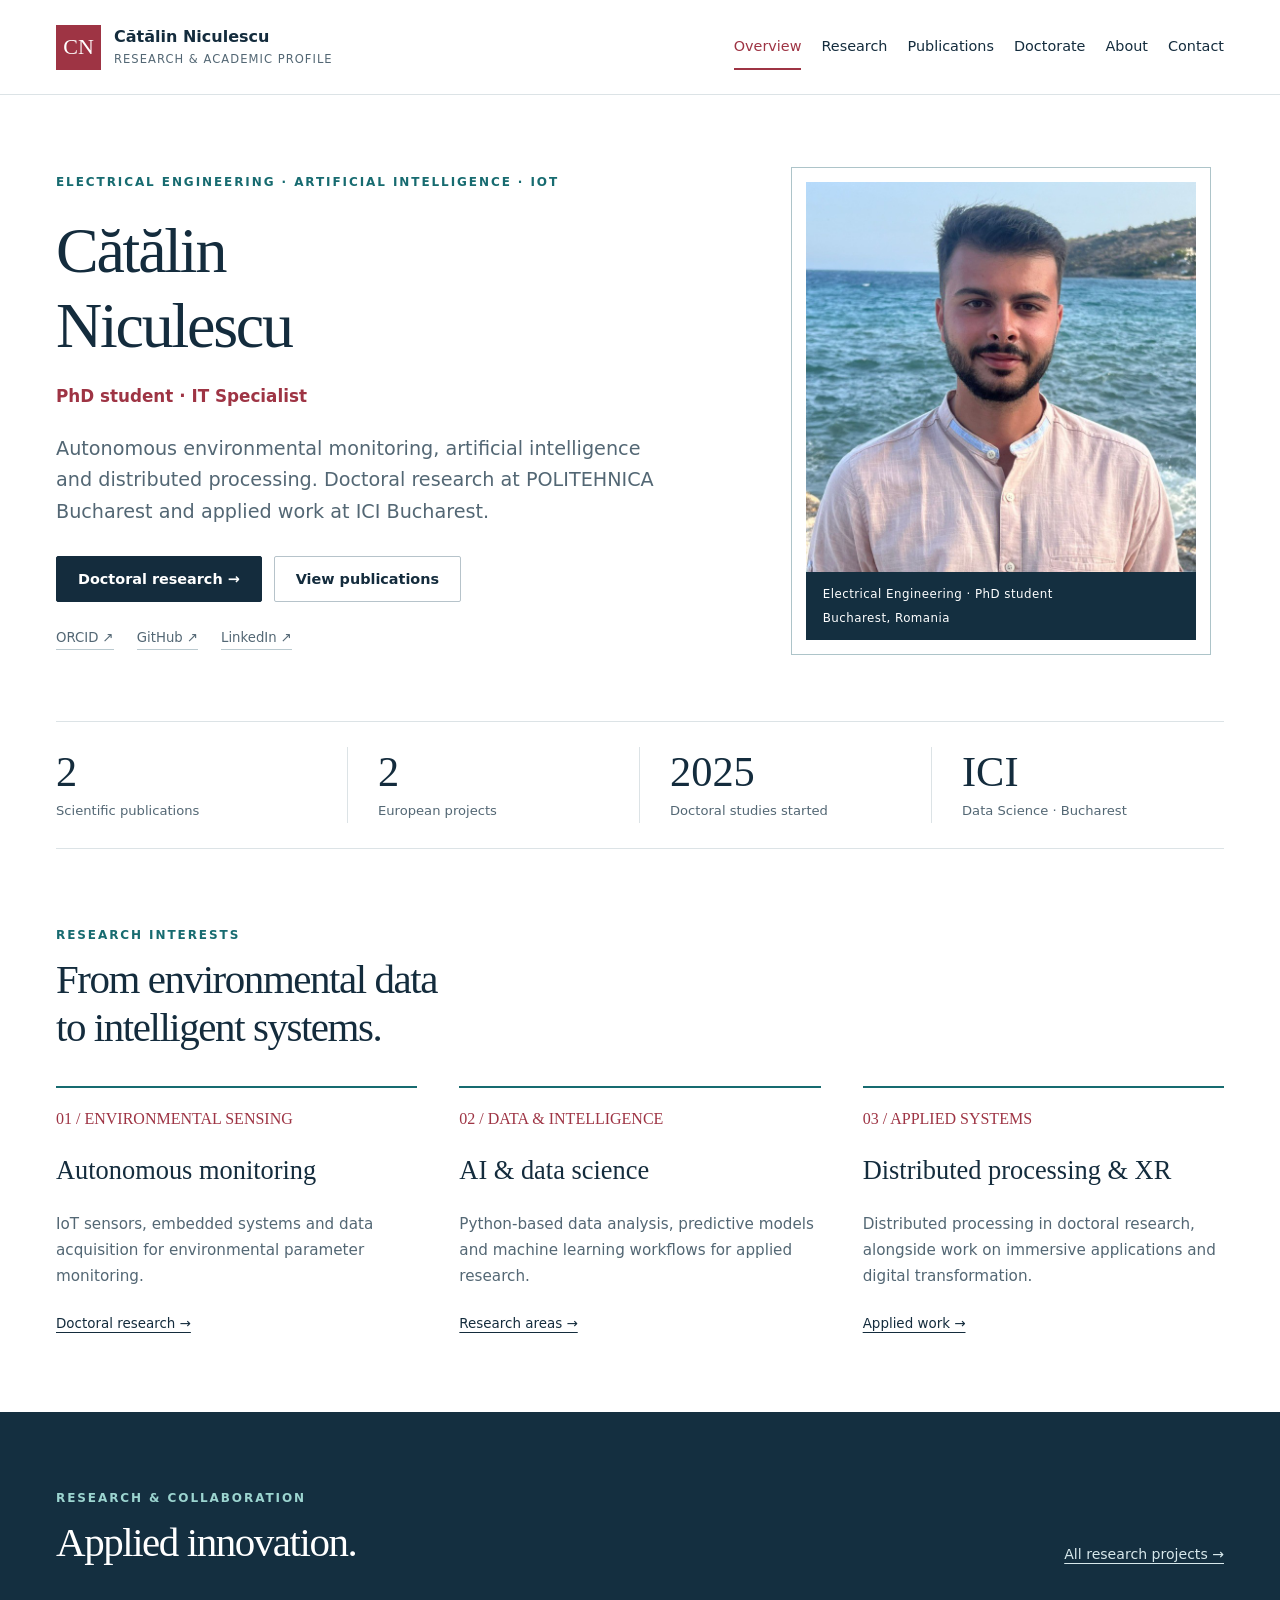
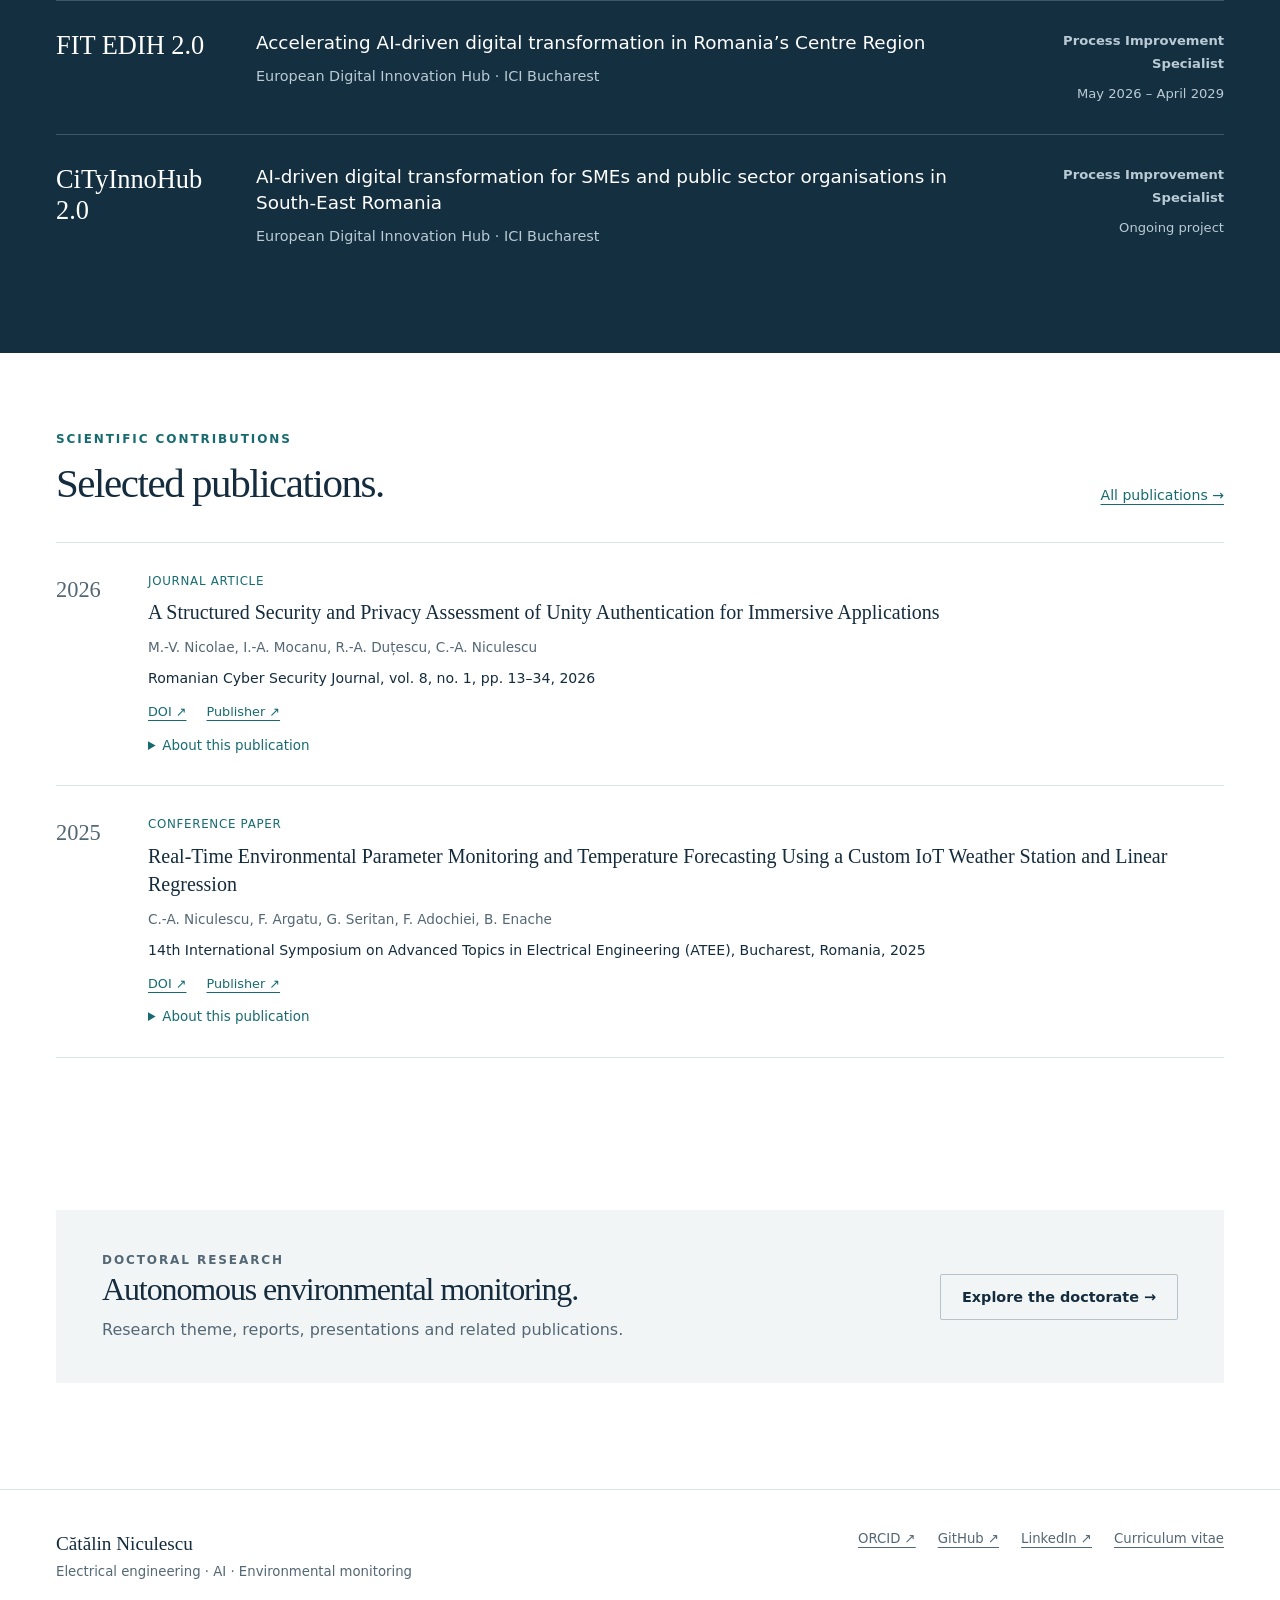
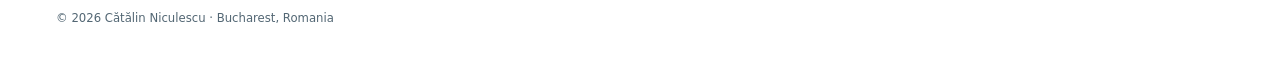
==== commit c0fe7add: "Update index.html" ====
--- a/docs/index.html
+++ b/docs/index.html
@@ -7,4 +7,4 @@
 <section class="section dark-section"><div class="wrap"><div class="section-head"><div><p class="eyebrow">Research &amp; collaboration</p><h2>Applied innovation.</h2></div><a class="text-link" href="research.html#projects">All research projects →</a></div><article class="project-feature"><a class="name" href="project-fit-20.html">FIT EDIH 2.0</a><div><h3>Accelerating AI-driven digital transformation in Romania’s Centre Region</h3><p>European Digital Innovation Hub · ICI Bucharest</p></div><div class="role"><strong>Process Improvement Specialist</strong><small>May 2026 – April 2029</small></div></article><article class="project-feature"><a class="name" href="project-cityinnohub-20.html">CiTyInnoHub 2.0</a><div><h3>AI-driven digital transformation for SMEs and public sector organisations in South-East Romania</h3><p>European Digital Innovation Hub · ICI Bucharest</p></div><div class="role"><strong>Process Improvement Specialist</strong><small>Ongoing project</small></div></article></div></section>
 <section class="section wrap"><div class="section-head"><div><p class="eyebrow">Scientific contributions</p><h2>Selected publications.</h2></div><a class="text-link" href="publications.html">All publications →</a></div><div class="pub-list"><article class="pub-row" data-search="A Structured Security and Privacy Assessment of Unity Authentication for Immersive Applications M.-V. Nicolae, I.-A. Mocanu, R.-A. Duțescu, C.-A. Niculescu 2026 Journal article Romanian Cyber Security Journal, vol. 8, no. 1, pp. 13–34, 2026" data-year="2026" data-type="Journal article"><div class="pub-year">2026</div><div><div class="pub-meta">Journal article</div><h3><a href="https://doi.org/10.54851/v8i1y202602">A Structured Security and Privacy Assessment of Unity Authentication for Immersive Applications</a></h3><p class="pub-authors">M.-V. Nicolae, I.-A. Mocanu, R.-A. Duțescu, C.-A. Niculescu</p><p class="pub-venue">Romanian Cyber Security Journal, vol. 8, no. 1, pp. 13–34, 2026</p><div class="pub-actions"><a href="https://doi.org/10.54851/v8i1y202602">DOI ↗</a><a href="https://rocys.ici.ro/current-issue/a-structured-security-and-privacy-assessment-of-unity-authentication-for-immersive-applications/">Publisher ↗</a></div><details class="pub-detail"><summary>About this publication</summary><div class="pub-detail-body"><p>A structured assessment of security and privacy in Unity Authentication for immersive applications, combining documentation analysis, prototype implementation and network traffic observation.</p><p>DOI: <a href="https://doi.org/10.54851/v8i1y202602">10.54851/v8i1y202602</a></p></div></details></div></article><article class="pub-row" data-search="Real-Time Environmental Parameter Monitoring and Temperature Forecasting Using a Custom IoT Weather Station and Linear Regression C.-A. Niculescu, F. Argatu, G. Seritan, F. Adochiei, B. Enache 2025 Conference paper 14th International Symposium on Advanced Topics in Electrical Engineering (ATEE), Bucharest, Romania, 2025" data-year="2025" data-type="Conference paper"><div class="pub-year">2025</div><div><div class="pub-meta">Conference paper</div><h3><a href="https://doi.org/10.1109/ATEE66006.2025.11299969">Real-Time Environmental Parameter Monitoring and Temperature Forecasting Using a Custom IoT Weather Station and Linear Regression</a></h3><p class="pub-authors">C.-A. Niculescu, F. Argatu, G. Seritan, F. Adochiei, B. Enache</p><p class="pub-venue">14th International Symposium on Advanced Topics in Electrical Engineering (ATEE), Bucharest, Romania, 2025</p><div class="pub-actions"><a href="https://doi.org/10.1109/ATEE66006.2025.11299969">DOI ↗</a><a href="https://ieeexplore.ieee.org/document/11299969">Publisher ↗</a></div><details class="pub-detail"><summary>About this publication</summary><div class="pub-detail-body"><p>An IoT weather station for environmental sensing and temperature forecasting, with a Flask web platform, an SQLite database and a linear regression model.</p><p>DOI: <a href="https://doi.org/10.1109/ATEE66006.2025.11299969">10.1109/ATEE66006.2025.11299969</a></p></div></details></div></article></div></section>
 <section class="wrap section"><div class="callout"><div><p class="eyebrow">Doctoral research</p><h2>Autonomous environmental monitoring.</h2><p>Research theme, reports, presentations and related publications.</p></div><a class="button secondary" href="doctorate.html">Explore the doctorate →</a></div></section></main>
-<footer class="footer"><div class="wrap"><div class="footer-top"><div><strong>Cătălin Niculescu</strong><br>Electrical engineering · AI · Environmental monitoring</div><nav aria-label="Academic profiles"><a href="https://orcid.org/0009-0007-1769-9398" rel="me">ORCID ↗</a><a href="https://github.com/Cata2509" rel="me">GitHub ↗</a><a href="https://www.linkedin.com/in/catalin-niculescu-092246294/" rel="me">LinkedIn ↗</a><a href="cv.html">Curriculum vitae</a></nav></div><div class="footer-bottom"><span>© 2026 Cătălin Niculescu · Bucharest, Romania</span><span>Layout adapted from <a href="https://serigc.github.io/academic-website/index.html">George-Călin Serițan’s academic website</a></span></div></div></footer></body></html>
+<footer class="footer"><div class="wrap"><div class="footer-top"><div><strong>Cătălin Niculescu</strong><br>Electrical engineering · AI · Environmental monitoring</div><nav aria-label="Academic profiles"><a href="https://orcid.org/0009-0007-1769-9398" rel="me">ORCID ↗</a><a href="https://github.com/Cata2509" rel="me">GitHub ↗</a><a href="https://www.linkedin.com/in/catalin-niculescu-092246294/" rel="me">LinkedIn ↗</a><a href="cv.html">Curriculum vitae</a></nav></div><div class="footer-bottom"><span>© 2026 Cătălin Niculescu · Bucharest, Romania</span></div></div></footer></body></html>
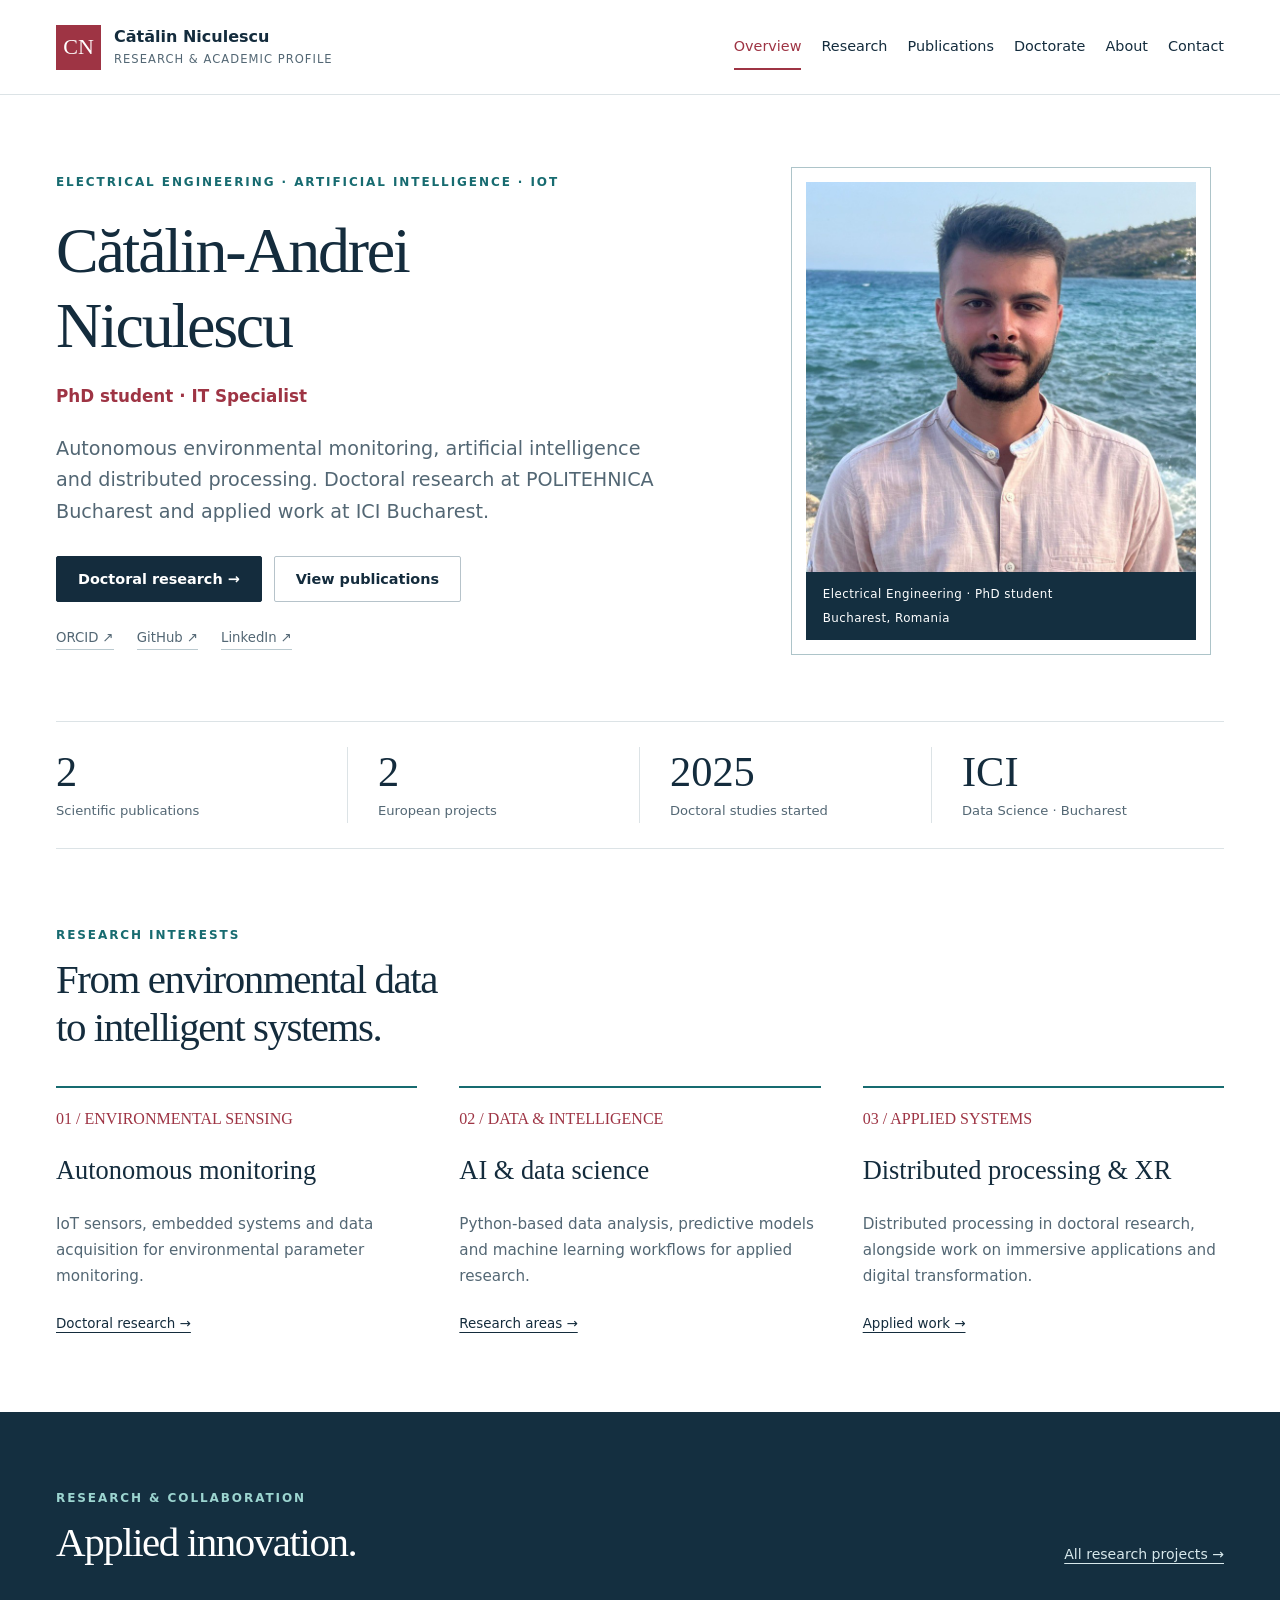
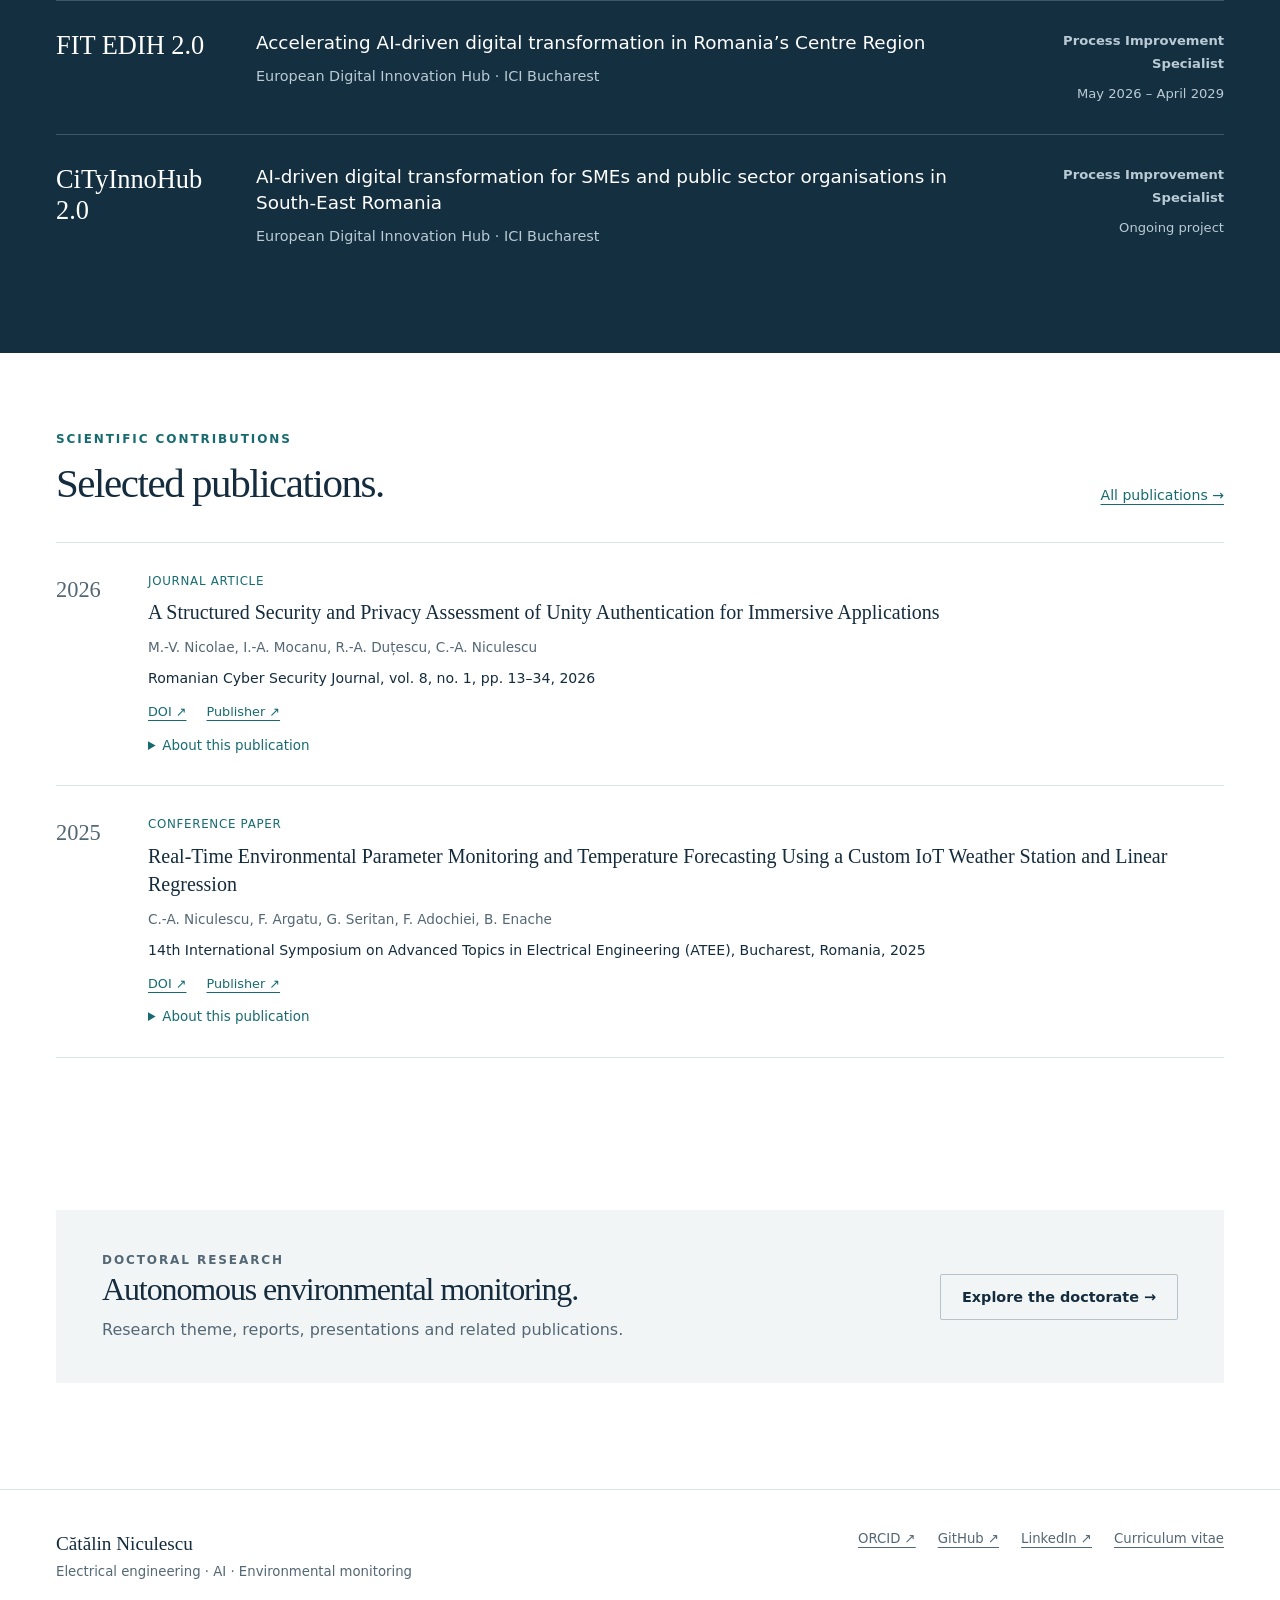
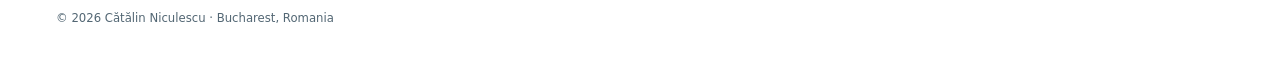
==== commit e2815846: "Update index.html" ====
--- a/docs/index.html
+++ b/docs/index.html
@@ -2,7 +2,7 @@
 <html lang="en-GB"><head><meta charset="utf-8"><meta name="viewport" content="width=device-width, initial-scale=1"><meta name="description" content="Overview: Cătălin Niculescu, PhD student in Electrical Engineering and IT Specialist in Data Science at ICI Bucharest."><title>Overview | Cătălin Niculescu</title><link rel="icon" href="assets/favicon.svg" type="image/svg+xml"><link rel="stylesheet" href="styles.css"><script src="app.js" defer></script></head>
 <body><a class="skip" href="#main">Skip to content</a>
 <header class="header"><div class="wrap header-inner"><a class="brand" href="index.html"><span class="monogram">CN</span><span class="brand-name">Cătălin Niculescu<small>Research &amp; academic profile</small></span></a><button class="menu-toggle" aria-expanded="false" aria-controls="navigation" type="button">Menu</button><nav id="navigation" class="nav" aria-label="Main navigation"><a href="index.html" aria-current="page">Overview</a><a href="research.html">Research</a><a href="publications.html">Publications</a><a href="doctorate.html">Doctorate</a><a href="about.html">About</a><a href="contact.html">Contact</a></nav></div></header>
-<main id="main"><div class="wrap"><section class="hero"><div><p class="eyebrow">Electrical engineering · Artificial intelligence · IoT</p><h1>Cătălin<br>Niculescu</h1><p class="position">PhD student · IT Specialist</p><p class="lead">Autonomous environmental monitoring, artificial intelligence and distributed processing. Doctoral research at POLITEHNICA Bucharest and applied work at ICI Bucharest.</p><div class="buttons"><a class="button" href="doctorate.html">Doctoral research →</a><a class="button secondary" href="publications.html">View publications</a></div><div class="profile-links"><a href="https://orcid.org/0009-0007-1769-9398" rel="me">ORCID ↗</a><a href="https://github.com/Cata2509" rel="me">GitHub ↗</a><a href="https://www.linkedin.com/in/catalin-niculescu-092246294/" rel="me">LinkedIn ↗</a></div></div><div class="hero-portrait"><figure><img src="assets/portrait.jpg" width="800" height="800" fetchpriority="high" alt="Portrait of Cătălin Niculescu"><figcaption class="portrait-caption"><span>Electrical Engineering · PhD student</span><span>Bucharest, Romania</span></figcaption></figure></div></section><div class="metrics"><div class="metric"><strong>2</strong><span>Scientific publications</span></div><div class="metric"><strong>2</strong><span>European projects</span></div><div class="metric"><strong>2025</strong><span>Doctoral studies started</span></div><div class="metric"><strong>ICI</strong><span>Data Science · Bucharest</span></div></div></div>
+<main id="main"><div class="wrap"><section class="hero"><div><p class="eyebrow">Electrical engineering · Artificial intelligence · IoT</p><h1>Cătălin-Andrei<br>Niculescu</h1><p class="position">PhD student · IT Specialist</p><p class="lead">Autonomous environmental monitoring, artificial intelligence and distributed processing. Doctoral research at POLITEHNICA Bucharest and applied work at ICI Bucharest.</p><div class="buttons"><a class="button" href="doctorate.html">Doctoral research →</a><a class="button secondary" href="publications.html">View publications</a></div><div class="profile-links"><a href="https://orcid.org/0009-0007-1769-9398" rel="me">ORCID ↗</a><a href="https://github.com/Cata2509" rel="me">GitHub ↗</a><a href="https://www.linkedin.com/in/catalin-niculescu-092246294/" rel="me">LinkedIn ↗</a></div></div><div class="hero-portrait"><figure><img src="assets/portrait.jpg" width="800" height="800" fetchpriority="high" alt="Portrait of Cătălin Niculescu"><figcaption class="portrait-caption"><span>Electrical Engineering · PhD student</span><span>Bucharest, Romania</span></figcaption></figure></div></section><div class="metrics"><div class="metric"><strong>2</strong><span>Scientific publications</span></div><div class="metric"><strong>2</strong><span>European projects</span></div><div class="metric"><strong>2025</strong><span>Doctoral studies started</span></div><div class="metric"><strong>ICI</strong><span>Data Science · Bucharest</span></div></div></div>
 <section class="section wrap"><div class="section-head"><div><p class="eyebrow">Research interests</p><h2>From environmental data<br>to intelligent systems.</h2></div></div><div class="themes"><article class="theme"><span class="num">01 / ENVIRONMENTAL SENSING</span><h3>Autonomous monitoring</h3><p>IoT sensors, embedded systems and data acquisition for environmental parameter monitoring.</p><a href="doctorate.html">Doctoral research →</a></article><article class="theme"><span class="num">02 / DATA &amp; INTELLIGENCE</span><h3>AI &amp; data science</h3><p>Python-based data analysis, predictive models and machine learning workflows for applied research.</p><a href="research.html">Research areas →</a></article><article class="theme"><span class="num">03 / APPLIED SYSTEMS</span><h3>Distributed processing &amp; XR</h3><p>Distributed processing in doctoral research, alongside work on immersive applications and digital transformation.</p><a href="research.html#applied-work">Applied work →</a></article></div></section>
 <section class="section dark-section"><div class="wrap"><div class="section-head"><div><p class="eyebrow">Research &amp; collaboration</p><h2>Applied innovation.</h2></div><a class="text-link" href="research.html#projects">All research projects →</a></div><article class="project-feature"><a class="name" href="project-fit-20.html">FIT EDIH 2.0</a><div><h3>Accelerating AI-driven digital transformation in Romania’s Centre Region</h3><p>European Digital Innovation Hub · ICI Bucharest</p></div><div class="role"><strong>Process Improvement Specialist</strong><small>May 2026 – April 2029</small></div></article><article class="project-feature"><a class="name" href="project-cityinnohub-20.html">CiTyInnoHub 2.0</a><div><h3>AI-driven digital transformation for SMEs and public sector organisations in South-East Romania</h3><p>European Digital Innovation Hub · ICI Bucharest</p></div><div class="role"><strong>Process Improvement Specialist</strong><small>Ongoing project</small></div></article></div></section>
 <section class="section wrap"><div class="section-head"><div><p class="eyebrow">Scientific contributions</p><h2>Selected publications.</h2></div><a class="text-link" href="publications.html">All publications →</a></div><div class="pub-list"><article class="pub-row" data-search="A Structured Security and Privacy Assessment of Unity Authentication for Immersive Applications M.-V. Nicolae, I.-A. Mocanu, R.-A. Duțescu, C.-A. Niculescu 2026 Journal article Romanian Cyber Security Journal, vol. 8, no. 1, pp. 13–34, 2026" data-year="2026" data-type="Journal article"><div class="pub-year">2026</div><div><div class="pub-meta">Journal article</div><h3><a href="https://doi.org/10.54851/v8i1y202602">A Structured Security and Privacy Assessment of Unity Authentication for Immersive Applications</a></h3><p class="pub-authors">M.-V. Nicolae, I.-A. Mocanu, R.-A. Duțescu, C.-A. Niculescu</p><p class="pub-venue">Romanian Cyber Security Journal, vol. 8, no. 1, pp. 13–34, 2026</p><div class="pub-actions"><a href="https://doi.org/10.54851/v8i1y202602">DOI ↗</a><a href="https://rocys.ici.ro/current-issue/a-structured-security-and-privacy-assessment-of-unity-authentication-for-immersive-applications/">Publisher ↗</a></div><details class="pub-detail"><summary>About this publication</summary><div class="pub-detail-body"><p>A structured assessment of security and privacy in Unity Authentication for immersive applications, combining documentation analysis, prototype implementation and network traffic observation.</p><p>DOI: <a href="https://doi.org/10.54851/v8i1y202602">10.54851/v8i1y202602</a></p></div></details></div></article><article class="pub-row" data-search="Real-Time Environmental Parameter Monitoring and Temperature Forecasting Using a Custom IoT Weather Station and Linear Regression C.-A. Niculescu, F. Argatu, G. Seritan, F. Adochiei, B. Enache 2025 Conference paper 14th International Symposium on Advanced Topics in Electrical Engineering (ATEE), Bucharest, Romania, 2025" data-year="2025" data-type="Conference paper"><div class="pub-year">2025</div><div><div class="pub-meta">Conference paper</div><h3><a href="https://doi.org/10.1109/ATEE66006.2025.11299969">Real-Time Environmental Parameter Monitoring and Temperature Forecasting Using a Custom IoT Weather Station and Linear Regression</a></h3><p class="pub-authors">C.-A. Niculescu, F. Argatu, G. Seritan, F. Adochiei, B. Enache</p><p class="pub-venue">14th International Symposium on Advanced Topics in Electrical Engineering (ATEE), Bucharest, Romania, 2025</p><div class="pub-actions"><a href="https://doi.org/10.1109/ATEE66006.2025.11299969">DOI ↗</a><a href="https://ieeexplore.ieee.org/document/11299969">Publisher ↗</a></div><details class="pub-detail"><summary>About this publication</summary><div class="pub-detail-body"><p>An IoT weather station for environmental sensing and temperature forecasting, with a Flask web platform, an SQLite database and a linear regression model.</p><p>DOI: <a href="https://doi.org/10.1109/ATEE66006.2025.11299969">10.1109/ATEE66006.2025.11299969</a></p></div></details></div></article></div></section>
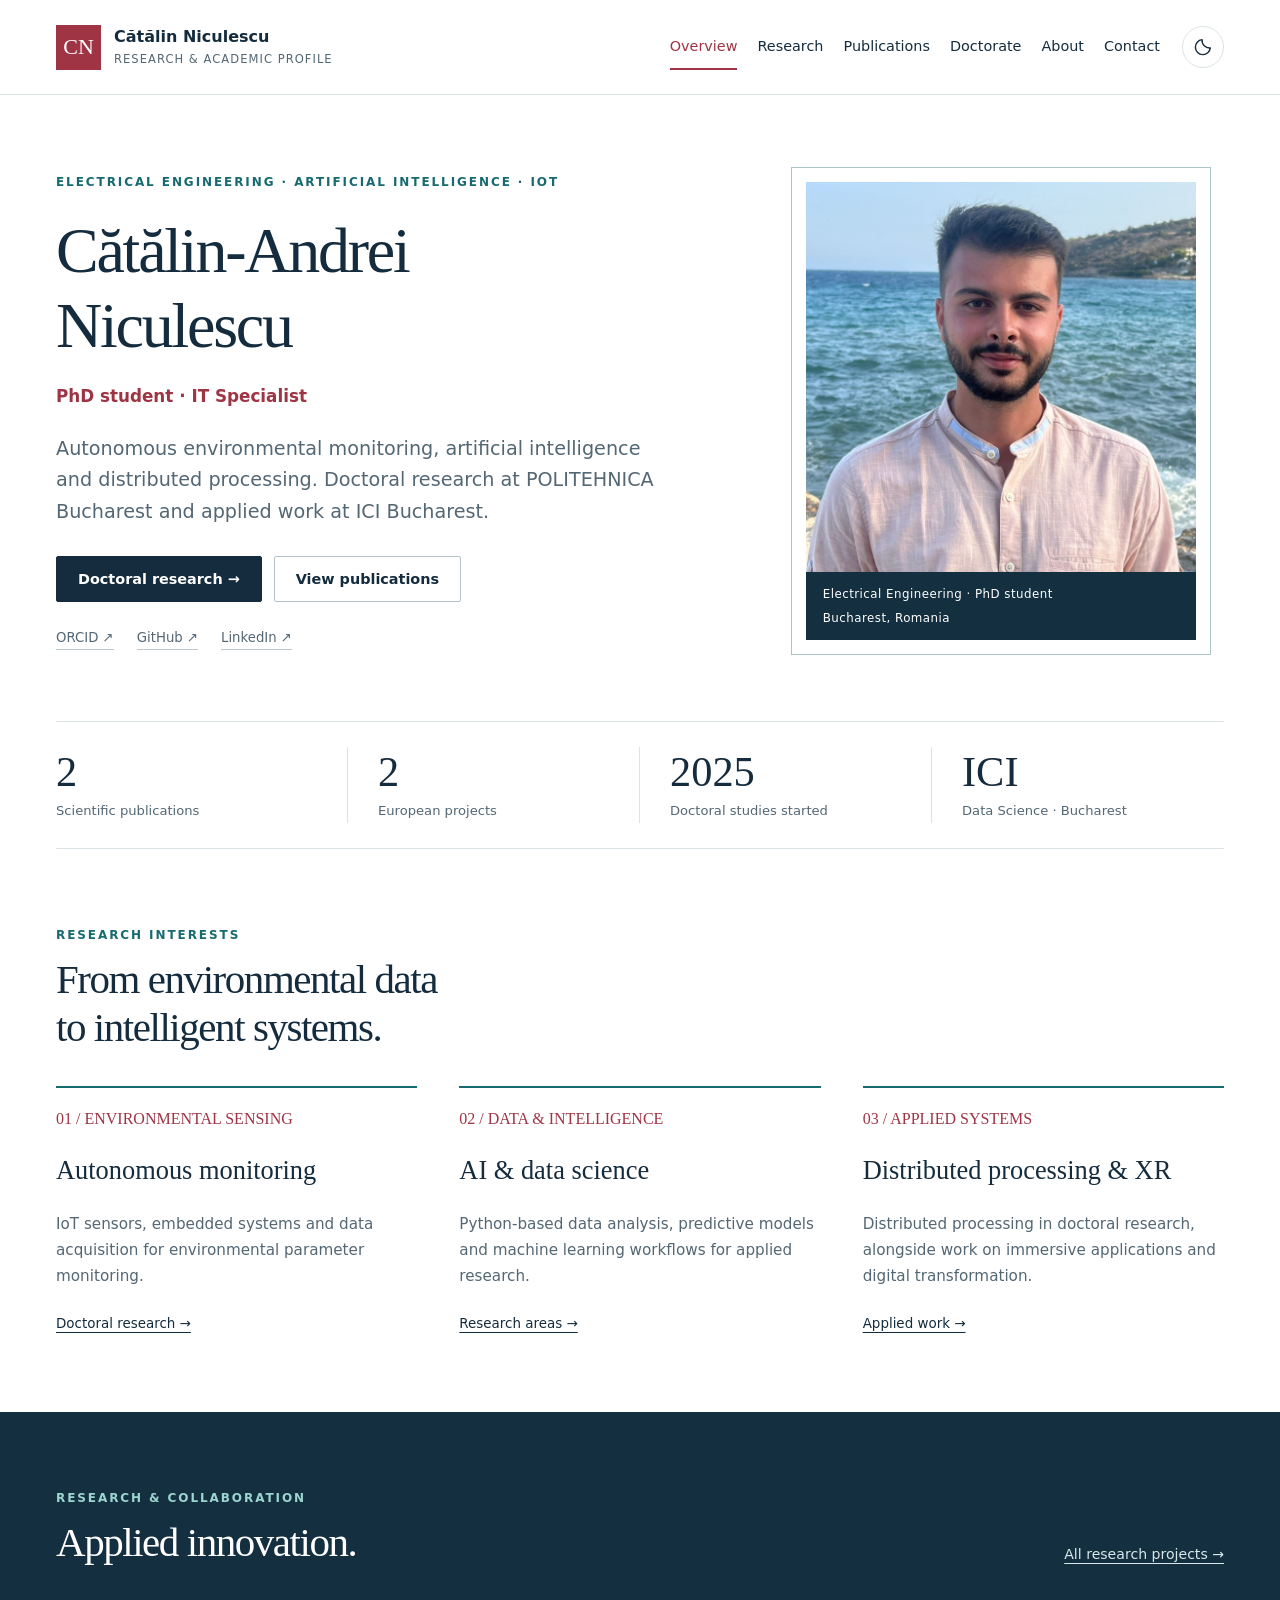
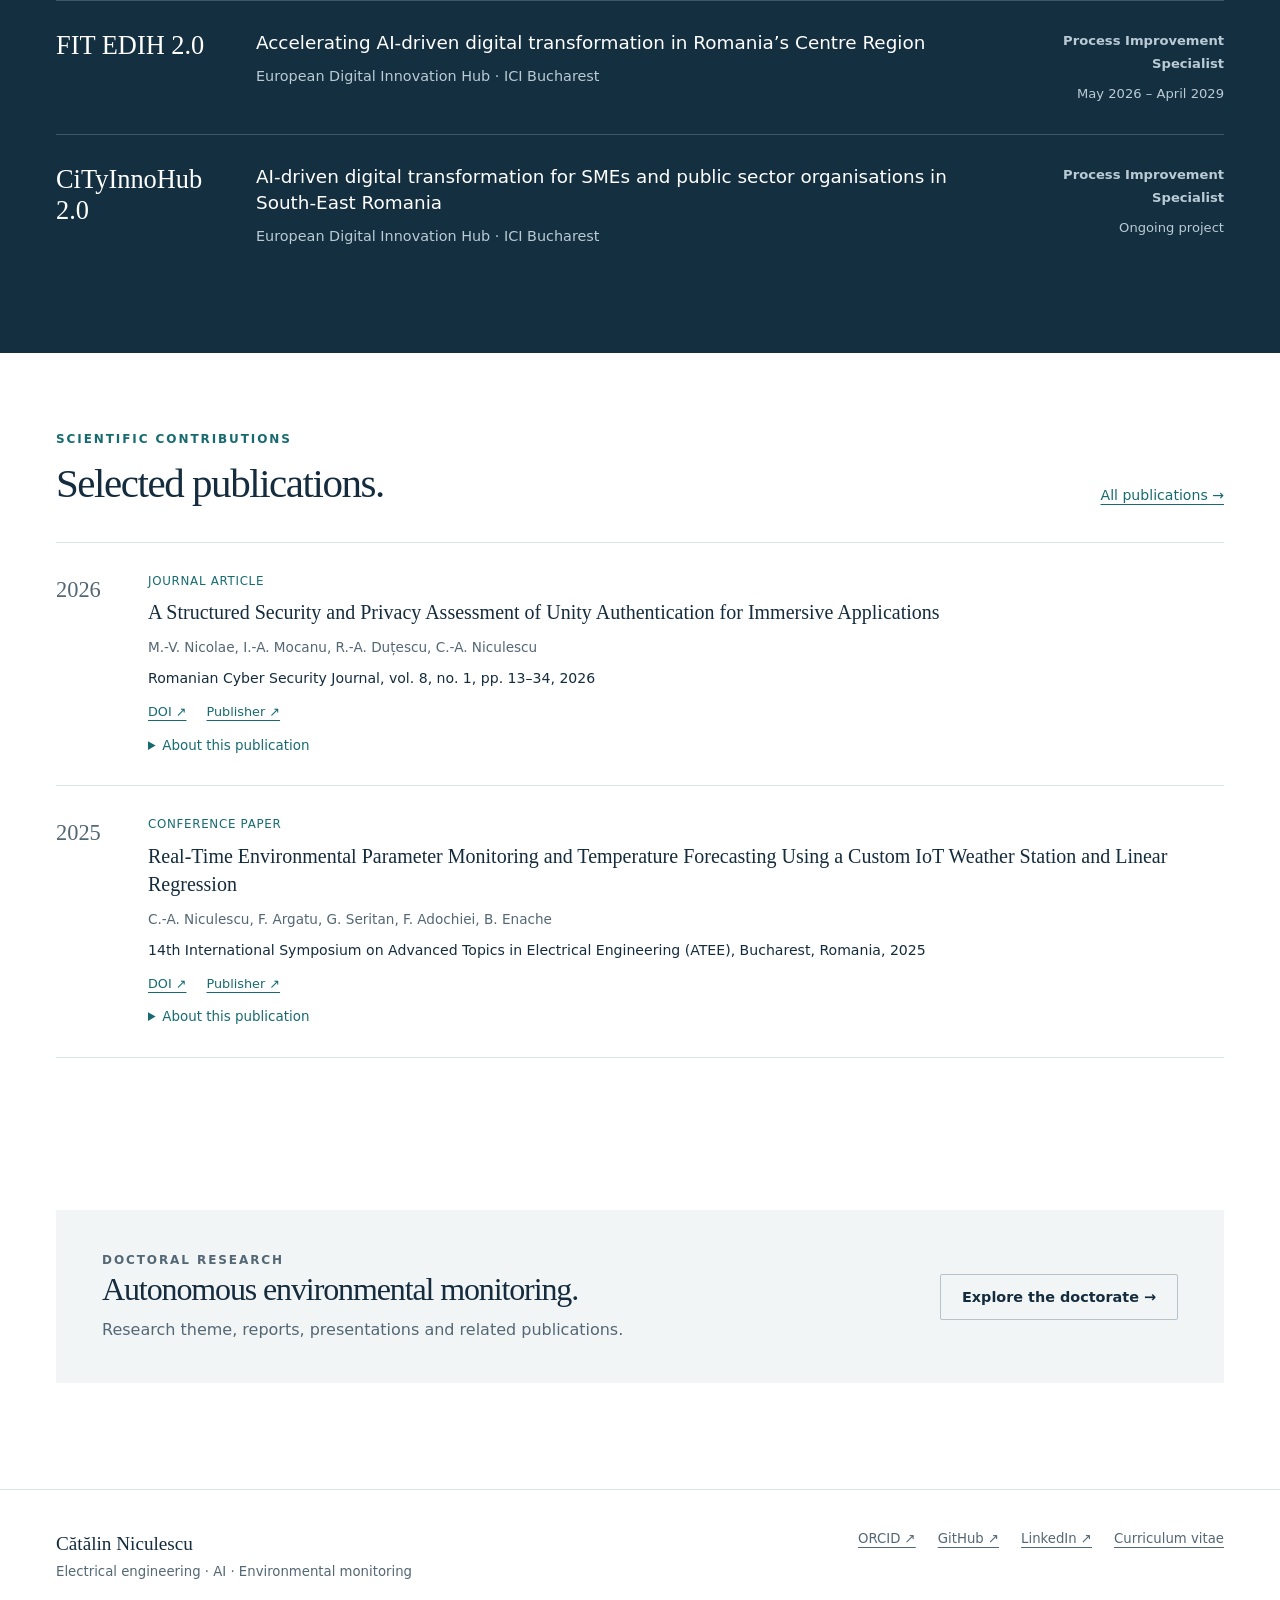
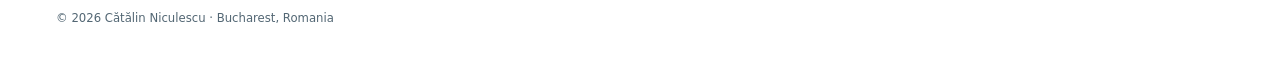
==== commit d0a19f97: "Add dark mode toggle" ====
--- a/docs/index.html
+++ b/docs/index.html
@@ -1,10 +1,11 @@
 <!doctype html>
-<html lang="en-GB"><head><meta charset="utf-8"><meta name="viewport" content="width=device-width, initial-scale=1"><meta name="description" content="Overview: Cătălin Niculescu, PhD student in Electrical Engineering and IT Specialist in Data Science at ICI Bucharest."><title>Overview | Cătălin Niculescu</title><link rel="icon" href="assets/favicon.svg" type="image/svg+xml"><link rel="stylesheet" href="styles.css"><script src="app.js" defer></script></head>
+<html lang="en-GB"><head><meta charset="utf-8"><meta name="viewport" content="width=device-width, initial-scale=1"><meta name="description" content="Overview: Cătălin Niculescu, PhD student in Electrical Engineering and IT Specialist in Data Science at ICI Bucharest."><title>Overview | Cătălin Niculescu</title><link rel="icon" href="assets/favicon.svg" type="image/svg+xml"><script src="theme-init.js?v=1"></script><link rel="stylesheet" href="styles.css"><link rel="stylesheet" href="theme.css?v=1"><script src="app.js?v=theme-1" defer></script></head>
 <body><a class="skip" href="#main">Skip to content</a>
-<header class="header"><div class="wrap header-inner"><a class="brand" href="index.html"><span class="monogram">CN</span><span class="brand-name">Cătălin Niculescu<small>Research &amp; academic profile</small></span></a><button class="menu-toggle" aria-expanded="false" aria-controls="navigation" type="button">Menu</button><nav id="navigation" class="nav" aria-label="Main navigation"><a href="index.html" aria-current="page">Overview</a><a href="research.html">Research</a><a href="publications.html">Publications</a><a href="doctorate.html">Doctorate</a><a href="about.html">About</a><a href="contact.html">Contact</a></nav></div></header>
+<header class="header"><div class="wrap header-inner"><a class="brand" href="index.html"><span class="monogram">CN</span><span class="brand-name">Cătălin Niculescu<small>Research &amp; academic profile</small></span></a><button class="theme-toggle" type="button" aria-label="Switch to dark mode" aria-pressed="false" title="Switch to dark mode"><svg class="icon-moon" viewBox="0 0 24 24" width="20" height="20" fill="none" stroke="currentColor" stroke-width="1.7" stroke-linecap="round" stroke-linejoin="round" aria-hidden="true" focusable="false"><path d="M20.8 13.1A9 9 0 0 1 10.9 3.2a9 9 0 1 0 9.9 9.9Z"/></svg><svg class="icon-sun" viewBox="0 0 24 24" width="20" height="20" fill="none" stroke="currentColor" stroke-width="1.7" stroke-linecap="round" stroke-linejoin="round" aria-hidden="true" focusable="false"><circle cx="12" cy="12" r="4"/><path d="M12 2v2m0 16v2M2 12h2m16 0h2M4.93 4.93l1.42 1.42m11.3 11.3 1.42 1.42M4.93 19.07l1.42-1.42m11.3-11.3 1.42-1.42"/></svg></button><button class="menu-toggle" aria-expanded="false" aria-controls="navigation" type="button">Menu</button><nav id="navigation" class="nav" aria-label="Main navigation"><a href="index.html" aria-current="page">Overview</a><a href="research.html">Research</a><a href="publications.html">Publications</a><a href="doctorate.html">Doctorate</a><a href="about.html">About</a><a href="contact.html">Contact</a></nav></div></header>
 <main id="main"><div class="wrap"><section class="hero"><div><p class="eyebrow">Electrical engineering · Artificial intelligence · IoT</p><h1>Cătălin-Andrei<br>Niculescu</h1><p class="position">PhD student · IT Specialist</p><p class="lead">Autonomous environmental monitoring, artificial intelligence and distributed processing. Doctoral research at POLITEHNICA Bucharest and applied work at ICI Bucharest.</p><div class="buttons"><a class="button" href="doctorate.html">Doctoral research →</a><a class="button secondary" href="publications.html">View publications</a></div><div class="profile-links"><a href="https://orcid.org/0009-0007-1769-9398" rel="me">ORCID ↗</a><a href="https://github.com/Cata2509" rel="me">GitHub ↗</a><a href="https://www.linkedin.com/in/catalin-niculescu-092246294/" rel="me">LinkedIn ↗</a></div></div><div class="hero-portrait"><figure><img src="assets/portrait.jpg" width="800" height="800" fetchpriority="high" alt="Portrait of Cătălin Niculescu"><figcaption class="portrait-caption"><span>Electrical Engineering · PhD student</span><span>Bucharest, Romania</span></figcaption></figure></div></section><div class="metrics"><div class="metric"><strong>2</strong><span>Scientific publications</span></div><div class="metric"><strong>2</strong><span>European projects</span></div><div class="metric"><strong>2025</strong><span>Doctoral studies started</span></div><div class="metric"><strong>ICI</strong><span>Data Science · Bucharest</span></div></div></div>
 <section class="section wrap"><div class="section-head"><div><p class="eyebrow">Research interests</p><h2>From environmental data<br>to intelligent systems.</h2></div></div><div class="themes"><article class="theme"><span class="num">01 / ENVIRONMENTAL SENSING</span><h3>Autonomous monitoring</h3><p>IoT sensors, embedded systems and data acquisition for environmental parameter monitoring.</p><a href="doctorate.html">Doctoral research →</a></article><article class="theme"><span class="num">02 / DATA &amp; INTELLIGENCE</span><h3>AI &amp; data science</h3><p>Python-based data analysis, predictive models and machine learning workflows for applied research.</p><a href="research.html">Research areas →</a></article><article class="theme"><span class="num">03 / APPLIED SYSTEMS</span><h3>Distributed processing &amp; XR</h3><p>Distributed processing in doctoral research, alongside work on immersive applications and digital transformation.</p><a href="research.html#applied-work">Applied work →</a></article></div></section>
 <section class="section dark-section"><div class="wrap"><div class="section-head"><div><p class="eyebrow">Research &amp; collaboration</p><h2>Applied innovation.</h2></div><a class="text-link" href="research.html#projects">All research projects →</a></div><article class="project-feature"><a class="name" href="project-fit-20.html">FIT EDIH 2.0</a><div><h3>Accelerating AI-driven digital transformation in Romania’s Centre Region</h3><p>European Digital Innovation Hub · ICI Bucharest</p></div><div class="role"><strong>Process Improvement Specialist</strong><small>May 2026 – April 2029</small></div></article><article class="project-feature"><a class="name" href="project-cityinnohub-20.html">CiTyInnoHub 2.0</a><div><h3>AI-driven digital transformation for SMEs and public sector organisations in South-East Romania</h3><p>European Digital Innovation Hub · ICI Bucharest</p></div><div class="role"><strong>Process Improvement Specialist</strong><small>Ongoing project</small></div></article></div></section>
 <section class="section wrap"><div class="section-head"><div><p class="eyebrow">Scientific contributions</p><h2>Selected publications.</h2></div><a class="text-link" href="publications.html">All publications →</a></div><div class="pub-list"><article class="pub-row" data-search="A Structured Security and Privacy Assessment of Unity Authentication for Immersive Applications M.-V. Nicolae, I.-A. Mocanu, R.-A. Duțescu, C.-A. Niculescu 2026 Journal article Romanian Cyber Security Journal, vol. 8, no. 1, pp. 13–34, 2026" data-year="2026" data-type="Journal article"><div class="pub-year">2026</div><div><div class="pub-meta">Journal article</div><h3><a href="https://doi.org/10.54851/v8i1y202602">A Structured Security and Privacy Assessment of Unity Authentication for Immersive Applications</a></h3><p class="pub-authors">M.-V. Nicolae, I.-A. Mocanu, R.-A. Duțescu, C.-A. Niculescu</p><p class="pub-venue">Romanian Cyber Security Journal, vol. 8, no. 1, pp. 13–34, 2026</p><div class="pub-actions"><a href="https://doi.org/10.54851/v8i1y202602">DOI ↗</a><a href="https://rocys.ici.ro/current-issue/a-structured-security-and-privacy-assessment-of-unity-authentication-for-immersive-applications/">Publisher ↗</a></div><details class="pub-detail"><summary>About this publication</summary><div class="pub-detail-body"><p>A structured assessment of security and privacy in Unity Authentication for immersive applications, combining documentation analysis, prototype implementation and network traffic observation.</p><p>DOI: <a href="https://doi.org/10.54851/v8i1y202602">10.54851/v8i1y202602</a></p></div></details></div></article><article class="pub-row" data-search="Real-Time Environmental Parameter Monitoring and Temperature Forecasting Using a Custom IoT Weather Station and Linear Regression C.-A. Niculescu, F. Argatu, G. Seritan, F. Adochiei, B. Enache 2025 Conference paper 14th International Symposium on Advanced Topics in Electrical Engineering (ATEE), Bucharest, Romania, 2025" data-year="2025" data-type="Conference paper"><div class="pub-year">2025</div><div><div class="pub-meta">Conference paper</div><h3><a href="https://doi.org/10.1109/ATEE66006.2025.11299969">Real-Time Environmental Parameter Monitoring and Temperature Forecasting Using a Custom IoT Weather Station and Linear Regression</a></h3><p class="pub-authors">C.-A. Niculescu, F. Argatu, G. Seritan, F. Adochiei, B. Enache</p><p class="pub-venue">14th International Symposium on Advanced Topics in Electrical Engineering (ATEE), Bucharest, Romania, 2025</p><div class="pub-actions"><a href="https://doi.org/10.1109/ATEE66006.2025.11299969">DOI ↗</a><a href="https://ieeexplore.ieee.org/document/11299969">Publisher ↗</a></div><details class="pub-detail"><summary>About this publication</summary><div class="pub-detail-body"><p>An IoT weather station for environmental sensing and temperature forecasting, with a Flask web platform, an SQLite database and a linear regression model.</p><p>DOI: <a href="https://doi.org/10.1109/ATEE66006.2025.11299969">10.1109/ATEE66006.2025.11299969</a></p></div></details></div></article></div></section>
 <section class="wrap section"><div class="callout"><div><p class="eyebrow">Doctoral research</p><h2>Autonomous environmental monitoring.</h2><p>Research theme, reports, presentations and related publications.</p></div><a class="button secondary" href="doctorate.html">Explore the doctorate →</a></div></section></main>
 <footer class="footer"><div class="wrap"><div class="footer-top"><div><strong>Cătălin Niculescu</strong><br>Electrical engineering · AI · Environmental monitoring</div><nav aria-label="Academic profiles"><a href="https://orcid.org/0009-0007-1769-9398" rel="me">ORCID ↗</a><a href="https://github.com/Cata2509" rel="me">GitHub ↗</a><a href="https://www.linkedin.com/in/catalin-niculescu-092246294/" rel="me">LinkedIn ↗</a><a href="cv.html">Curriculum vitae</a></nav></div><div class="footer-bottom"><span>© 2026 Cătălin Niculescu · Bucharest, Romania</span></div></div></footer></body></html>
+
--- a/docs/theme.css
+++ b/docs/theme.css
@@ -0,0 +1,80 @@
+/* Theme controls and dark palette. Base layout stays in styles.css. */
+:root { color-scheme: light; }
+:root[data-theme="dark"] {
+  color-scheme: dark;
+  --ink: #e6edf3;
+  --muted: #afbeca;
+  --paper: #101923;
+  --subtle: #182633;
+  --line: #344956;
+  --accent: #f19aa7;
+  --teal: #7ed0c7;
+  --dark: #0b131b;
+}
+.header, .nav, .menu-toggle, .skip { background: var(--paper); }
+.header-inner > .brand { order: 1; }
+.header-inner > .nav { order: 2; margin-left: auto; }
+.header-inner > .theme-toggle { order: 3; }
+.header-inner > .menu-toggle { order: 4; }
+.theme-toggle {
+  display: inline-flex;
+  flex: 0 0 42px;
+  align-items: center;
+  justify-content: center;
+  width: 42px;
+  height: 42px;
+  padding: 0;
+  border: 1px solid var(--line);
+  border-radius: 50%;
+  color: var(--ink);
+  background: var(--paper);
+  cursor: pointer;
+}
+.theme-toggle:hover { color: var(--teal); border-color: var(--teal); background: var(--subtle); }
+.theme-toggle svg { display: block; pointer-events: none; }
+.theme-toggle .icon-sun { display: none; }
+[data-theme="dark"] .theme-toggle .icon-sun { display: block; }
+[data-theme="dark"] .theme-toggle .icon-moon { display: none; }
+[data-theme="dark"] .monogram { background: #9e3444; color: #fff; }
+[data-theme="dark"] .hero-portrait { border-color: var(--line); }
+[data-theme="dark"] .profile-links a { border-color: var(--line); }
+[data-theme="dark"] .filters input,
+[data-theme="dark"] .filters select { background: var(--paper); color: var(--ink); border-color: var(--line); }
+[data-theme="dark"] .button { background: #9cd7ce; border-color: #9cd7ce; color: #10202b; }
+[data-theme="dark"] .button:hover { background: var(--accent); border-color: var(--accent); color: #10202b; }
+[data-theme="dark"] .button.secondary { background: transparent; border-color: #617787; color: var(--ink); }
+[data-theme="dark"] .button.secondary:hover { background: #20313f; border-color: var(--teal); color: var(--teal); }
+[data-theme="dark"] .tag { background: #213c42; color: #a8e8df; }
+@media (max-width: 740px) {
+  .header-inner { gap: 10px; }
+  .header-inner > .theme-toggle { margin-left: auto; }
+  .header-inner > .nav { margin-left: 0; }
+  .brand { min-width: 0; gap: 10px; }
+  .brand .brand-name { white-space: normal; min-width: 0; }
+  .brand small { font-size: .55rem; letter-spacing: .04em; }
+  .menu-toggle { flex-shrink: 0; padding: 6px 10px; }
+  .nav { box-shadow: 0 6px 12px #0002; }
+}
+@media (max-width: 400px) {
+  .header-inner { gap: 8px; }
+  .brand { gap: 8px; }
+  .brand .brand-name { font-size: .72rem; }
+  .brand small { display: none; }
+  .monogram { width: 32px; height: 32px; font-size: 18px; flex-shrink: 0; }
+  .hero h1 { font-size: clamp(2.05rem, 9.8vw, 2.8rem); }
+}
+@media print {
+  :root[data-theme="dark"] {
+    color-scheme: light !important;
+    --ink: #142c3d;
+    --muted: #536774;
+    --paper: #fff;
+    --subtle: #f2f5f6;
+    --line: #dce3e6;
+    --accent: #9e3444;
+    --teal: #176b70;
+    --dark: #142f40;
+  }
+  .theme-toggle { display: none !important; }
+  [data-theme="dark"] .tag { background: #e8f0f1; color: #17565e; }
+}
